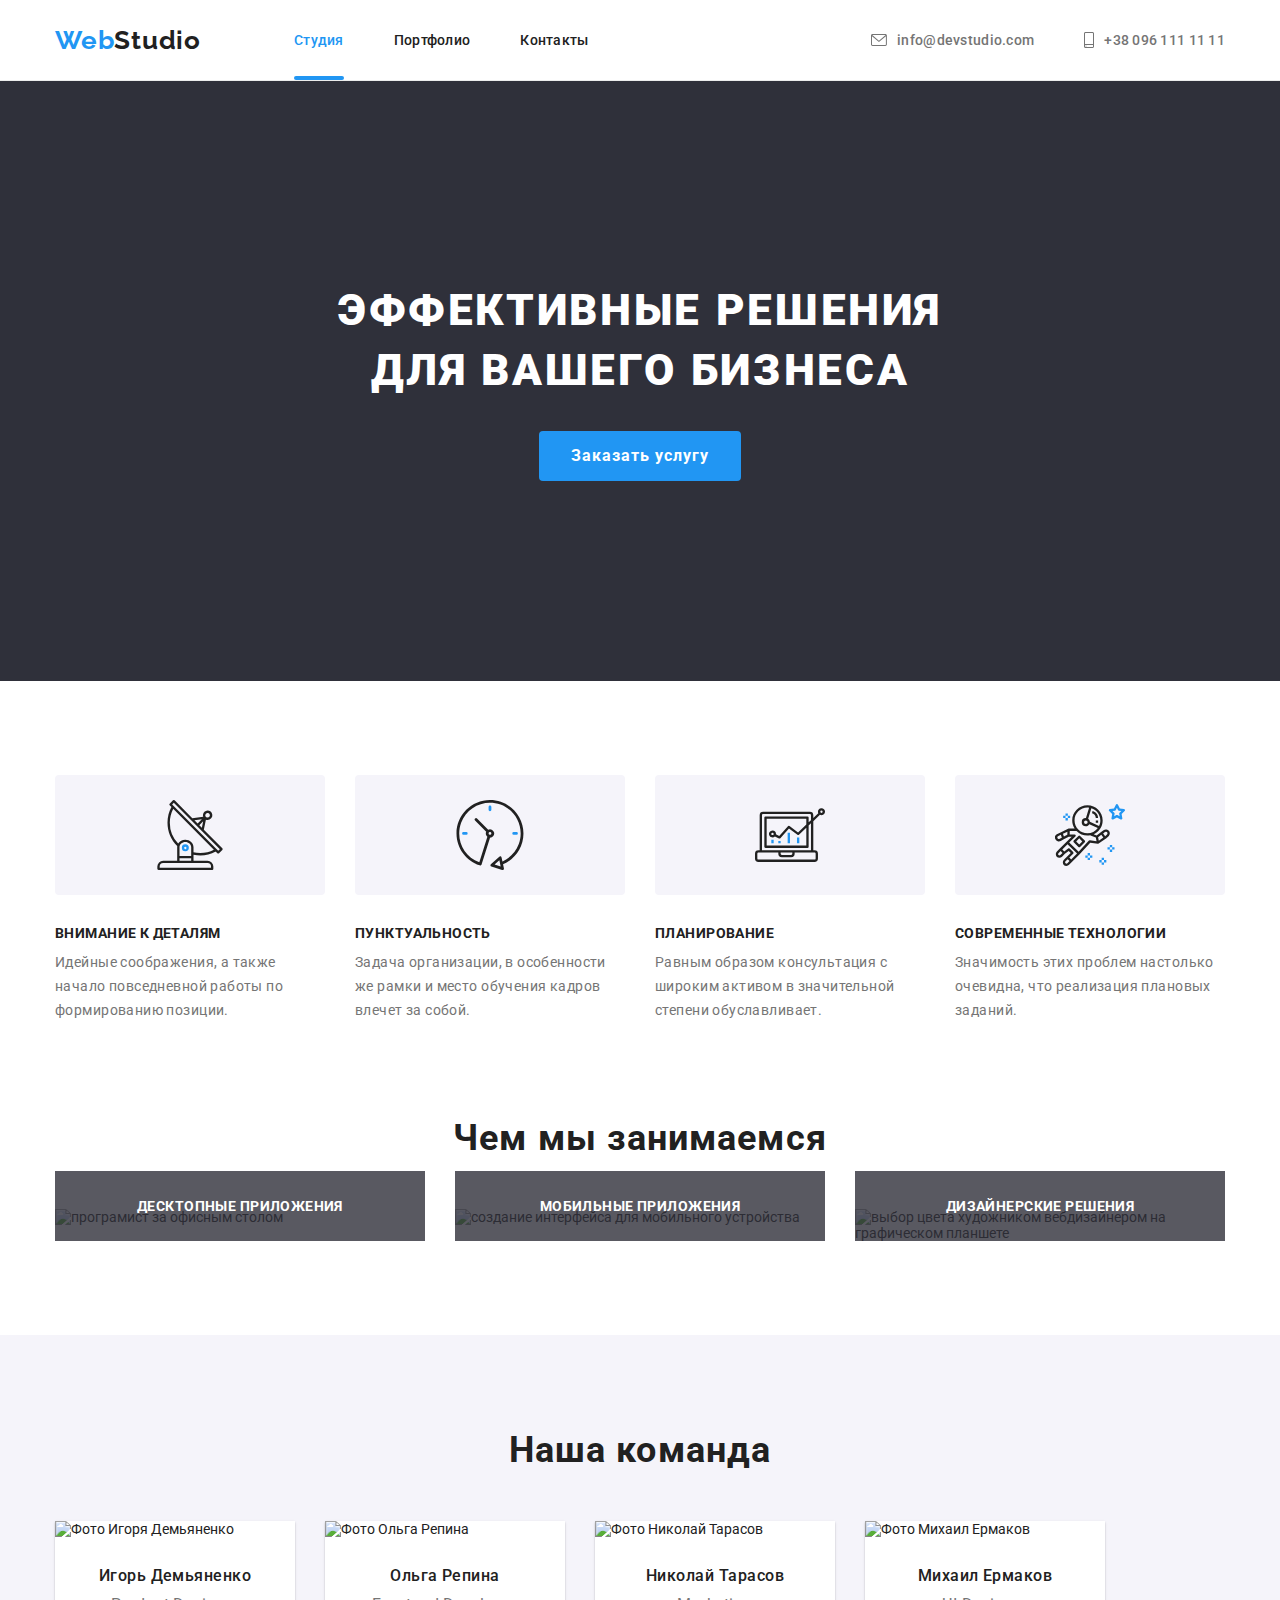
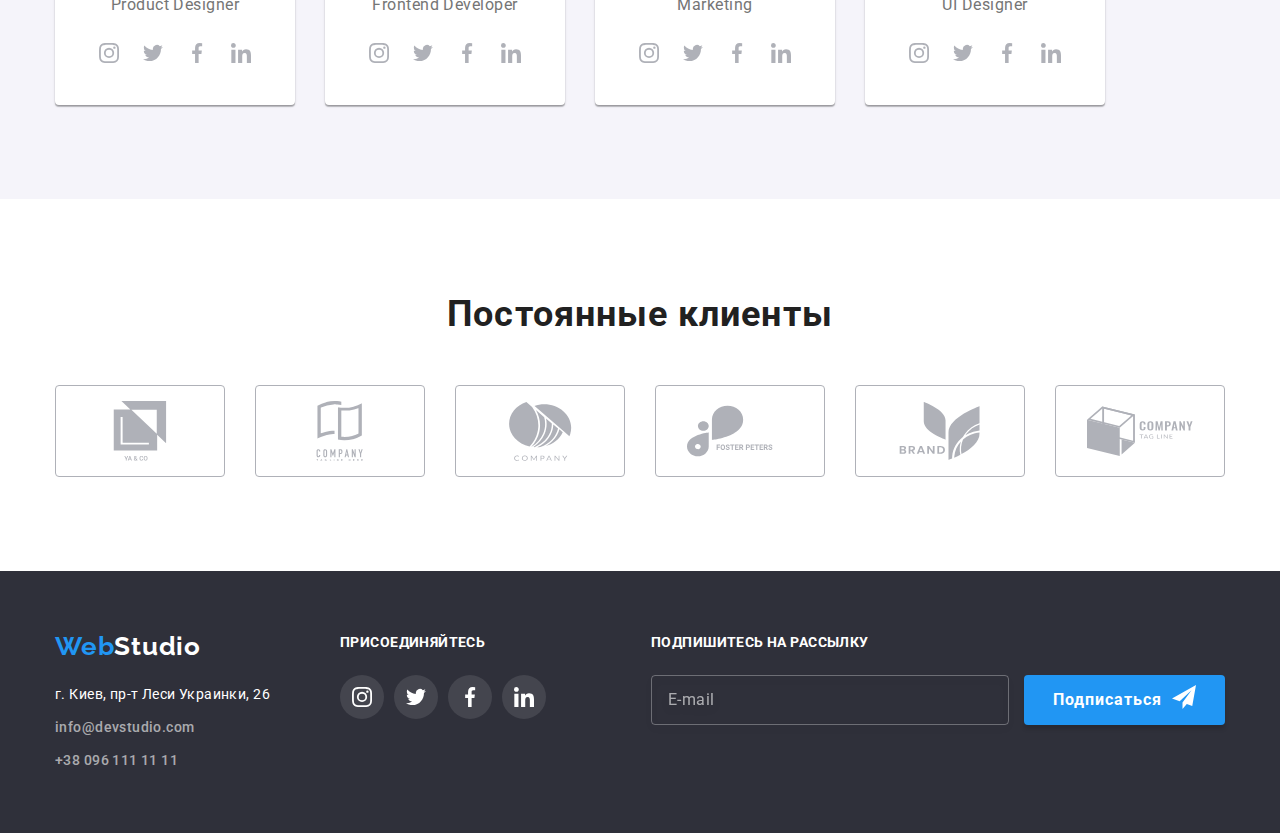
==== index.html @ 84e0e822 "Добавлены основные файлы и оптимизированы картинки" ====
<!DOCTYPE html>
<html lang="ru">
  <head>
    <meta charset="UTF-8" />
    <meta http-equiv="X-UA-Compatible" content="IE=edge" />
    <meta name="viewport" content="width=device-width, initial-scale=1.0" />
    <title>Студия</title>
    <link rel="preconnect" href="https://fonts.gstatic.com" />
    <link
      href="https://fonts.googleapis.com/css2?family=Raleway:wght@700&family=Roboto:wght@400;500;700;900&display=swap"
      rel="stylesheet"
    />
    <link
      rel="stylesheet"
      href="https://cdnjs.cloudflare.com/ajax/libs/modern-normalize/1.0.0/modern-normalize.css"
    />
    <link rel="stylesheet" href="./css/main.min.css" />
  </head>
  <body>
    <!--Шапка-->
    <header class="header">
      <div class="container header-block">
        <nav class="nav-block">
          <a href="./index.html" class="logo">
            <span class="logo-accent">Web</span>Studio</a
          >
          <ul class="nav-block__list list">
            <li class="nav-block__item">
              <a href="./index.html" class="nav-block__link current">Студия</a>
            </li>
            <li class="nav-block__item">
              <a href="./portfolio.html" class="nav-block__link">Портфолио</a>
            </li>
            <li class="nav-block__item"><a href="#address" class="nav-block__link">Контакты</a></li>
          </ul>
        </nav>

        <ul class="contact-nav__list list">
          <li class="contact-nav__item">
            <a href="mailto:info@devstudio.com" class="contact-nav__link">
              <svg class="contact-nav__icon" width="16" height="12">
                <use href="./images/sprite.svg#icon-mail"></use>
              </svg>
              info@devstudio.com
            </a>
          </li>
          <li class="contact-nav__item">
            <a href="tel:+380961111111" class="contact-nav__link">
              <svg class="contact-nav__icon" width="10" height="16">
                <use href="./images/sprite.svg#icon-smartphone"></use>
              </svg>
              +38 096 111 11 11
            </a>
          </li>
        </ul>
      </div>
    </header>
    <main>
      <!--Блок герой-->
      <section class="hero">
        <div class="container">
          <h1 class="hero__title">Эффективные решения для вашего бизнеса</h1>
          <button type="button" class="hero__button" data-modal-open>
            Заказать услугу
          </button>
        </div>
      </section>
      <!--Особенности-->
      <section class="section">
        <div class="container">
          <h2 class="visually-hidden">Особенности</h2>
          <ul class="features list">
            <li class="features__item">
              <div class="features__wrapper">
                <svg width="70" height="70">
                  <use href="./images/sprite.svg#icon-antenna"></use>
                </svg>
              </div>
              <h3 class="features__title">Внимание к деталям</h3>
              <p class="features__text">
                Идейные соображения, а также начало повседневной работы по
                формированию позиции.
              </p>
            </li>
            <li class="features__item">
              <div class="features__wrapper">
                <svg width="70" height="70">
                  <use href="./images/sprite.svg#icon-clock"></use>
                </svg>
              </div>
              <h3 class="features__title">Пунктуальность</h3>
              <p class="features__text">
                Задача организации, в особенности же рамки и место обучения
                кадров влечет за собой.
              </p>
            </li>
            <li class="features__item">
              <div class="features__wrapper">
                <svg width="70" height="70">
                  <use href="./images/sprite.svg#icon-diagram"></use>
                </svg>
              </div>
              <h3 class="features__title">Планирование</h3>
              <p class="features__text">
                Равным образом консультация с широким активом в значительной
                степени обуславливает.
              </p>
            </li>
            <li class="features__item">
              <div class="features__wrapper">
                <svg width="70" height="70">
                  <use href="./images/sprite.svg#icon-astronaut"></use>
                </svg>
              </div>
              <h3 class="features__title">Современные технологии</h3>
              <p class="features__text">
                Значимость этих проблем настолько очевидна, что реализация
                плановых заданий.
              </p>
            </li>
          </ul>
        </div>
      </section>
      <!--Чем мы занимаемся-->
      <section class="section work">
        <div class="container">
          <h2 class="section-title">Чем мы занимаемся</h2>
          <ul class="foto-box list">
            <li class="foto-box__item">
              <img class="foto-box__image"
                src="./images/box1.jpg"
                alt="програмист за офисным столом"
                width="370"
              />
              <div class="foto-box__name">
                <p class="foto-box__text">Десктопные приложения</p>
              </div>
            </li>
            <li class="foto-box__item">
              <img class="foto-box__image"
                src="./images/box2.jpg"
                alt="создание интерфейса для мобильного устройства"
                width="370"
              />
              <div class="foto-box__name">
                <p class="foto-box__text">Мобильные приложения</p>
              </div>
            </li>
            <li class="foto-box__item">
              <img class="foto-box__image"
                src="./images/box3.jpg"
                alt="выбор цвета художником вебдизайнером на графическом планшете"
                width="370"
              />
              <div class="foto-box__name">
                <p class="foto-box__text">Дизайнерские решения</p>
              </div>
            </li>
          </ul>
        </div>
      </section>
      <!--Команда-->
      <section class="section team">
        <div class="container">
          <h2 class="section-title">Наша команда</h2>
          <ul class=" team-box list">
            <li class="team-box__item">
              <img
                class="img"
                src="./images/fotoigor.jpg"
                alt="Фото Игоря Демьяненко"
                width="270"
              />
              <div class="team-box__wrapper">
                <h3 class="team-box__name">Игорь Демьяненко</h3>
                <p class=" team-box__profession">Product Designer</p>
                <ul class="socnetwork list">
                  <li class="socnetwork__item">
                    <a href="" aria-label="Instagram" class="socnetwork__link">
                      <svg width="20" height="20">
                        <use href="./images/sprite.svg#icon-instagram"></use>
                      </svg>
                    </a>
                  </li>
                  <li class="socnetwork__item">
                    <a href="" aria-label="Twitter" class="socnetwork__link">
                      <svg width="20" height="20">
                        <use href="./images/sprite.svg#icon-twitter"></use>
                      </svg>
                    </a>
                  </li>
                  <li class="socnetwork__item">
                    <a href="" aria-label="Facebook"class="socnetwork__link">
                      <svg width="20" height="20">
                        <use href="./images/sprite.svg#icon-facebook"></use>
                      </svg>
                    </a>
                  </li>
                  <li class="socnetwork__item">
                    <a href="" aria-label="LinkedIn" class="socnetwork__link">
                      <svg width="20" height="20">
                        <use href="./images/sprite.svg#icon-linkedin"></use>
                      </svg>
                    </a>
                  </li>
                </ul>
              </div>
            </li>
            <li class="team-box__item">
              <img
                class="img"
                src="./images/fotoolga.jpg"
                alt="Фото Ольга Репина"
                width="270"
              />
              <div class="team-box__wrapper">
                <h3 class="team-box__name">Ольга Репина</h3>
                <p class="team-box__profession">Frontend Developer</p>
                <ul class="socnetwork list">
                  <li class="socnetwork__item">
                    <a href="" aria-label="Instagram" class="socnetwork__link">
                      <svg width="20" height="20">
                        <use href="./images/sprite.svg#icon-instagram"></use>
                      </svg>
                    </a>
                  </li>
                  <li class="socnetwork__item">
                    <a href="" aria-label="Twitter" class="socnetwork__link">
                      <svg width="20" height="20">
                        <use href="./images/sprite.svg#icon-twitter"></use>
                      </svg>
                    </a>
                  </li>
                  <li class="socnetwork__item">
                    <a href="" aria-label="Facebook"class="socnetwork__link">
                      <svg width="20" height="20">
                        <use href="./images/sprite.svg#icon-facebook"></use>
                      </svg>
                    </a>
                  </li>
                  <li class="socnetwork__item">
                    <a href="" aria-label="LinkedIn" class="socnetwork__link">
                      <svg width="20" height="20">
                        <use href="./images/sprite.svg#icon-linkedin"></use>
                      </svg>
                    </a>
                  </li>
                </ul>
              </div>
            </li>
            <li class="team-box__item">
              <img
                class="img"
                src="./images/fotonikolai.jpg"
                alt="Фото Николай Тарасов"
                width="270"
              />
              <div class="team-box__wrapper">
                <h3 class="team-box__name">Николай Тарасов</h3>
                <p class="team-box__profession">Marketing</p>
                <ul class="socnetwork list">
                  <li class="socnetwork__item">
                    <a href="" aria-label="Instagram" class="socnetwork__link">
                      <svg width="20" height="20">
                        <use href="./images/sprite.svg#icon-instagram"></use>
                      </svg>
                    </a>
                  </li>
                  <li class="socnetwork__item">
                    <a href="" aria-label="Twitter" class="socnetwork__link">
                      <svg width="20" height="20">
                        <use href="./images/sprite.svg#icon-twitter"></use>
                      </svg>
                    </a>
                  </li>
                  <li class="socnetwork__item">
                    <a href="" aria-label="Facebook"class="socnetwork__link">
                      <svg width="20" height="20">
                        <use href="./images/sprite.svg#icon-facebook"></use>
                      </svg>
                    </a>
                  </li>
                  <li class="socnetwork__item">
                    <a href="" aria-label="LinkedIn" class="socnetwork__link">
                      <svg width="20" height="20">
                        <use href="./images/sprite.svg#icon-linkedin"></use>
                      </svg>
                    </a>
                  </li>
                </ul>
              </div>
            </li>
            <li class="team-box__item">
              <img
                class="img"
                src="./images/fotomihael.jpg"
                alt="Фото Михаил Ермаков"
                width="270"
              />
              <div class="team-box__wrapper">
                <h3 class="team-box__name">Михаил Ермаков</h3>
                <p class="team-box__profession">UI Designer</p>
                <ul class="socnetwork list">
                  <li class="socnetwork__item">
                    <a href="" aria-label="Instagram" class="socnetwork__link">
                      <svg width="20" height="20">
                        <use href="./images/sprite.svg#icon-instagram"></use>
                      </svg>
                    </a>
                  </li>
                  <li class="socnetwork__item">
                    <a href="" aria-label="Twitter" class="socnetwork__link">
                      <svg width="20" height="20">
                        <use href="./images/sprite.svg#icon-twitter"></use>
                      </svg>
                    </a>
                  </li>
                  <li class="socnetwork__item">
                    <a href="" aria-label="Facebook"class="socnetwork__link">
                      <svg width="20" height="20">
                        <use href="./images/sprite.svg#icon-facebook"></use>
                      </svg>
                    </a>
                  </li>
                  <li class="socnetwork__item">
                    <a href="" aria-label="LinkedIn" class="socnetwork__link">
                      <svg width="20" height="20">
                        <use href="./images/sprite.svg#icon-linkedin"></use>
                      </svg>
                    </a>
                  </li>
                </ul>
              </div>
            </li>
          </ul>
        </div>
      </section>
      <!-- Клиенты -->
      <section class="section clients">
        <div class="container">
          <h2 class="section-title">Постоянные клиенты</h2>
          <ul class="clients-box list">
            <li class="clients-box__item">
              <a href="" aria-label="YA & CO Link" class="clients-box__link">
                <svg width="106" height="60">
                  <use href="./images/sprite.svg#icon-client-1"></use>
                </svg>
              </a>
            </li>
            <li class="clients-box__item">
              <a href="" aria-label="Tagline here Link" class="clients-box__link">
                <svg width="106" height="60">
                  <use href="./images/sprite.svg#icon-client-2"></use>
                </svg>
              </a>
            </li>
            <li class="clients-box__item">
              <a href="" aria-label="Company Link" class="clients-box__link">
                <svg width="106" height="60">
                  <use href="./images/sprite.svg#icon-client-3"></use>
                </svg>
              </a>
            </li>
            <li class="clients-box__item">
              <a href="" aria-label="FOSTER PETERS Link" class="clients-box__link">
                <svg width="106" height="60">
                  <use href="./images/sprite.svg#icon-client-4"></use>
                </svg>
              </a>
            </li>
            <li class="clients-box__item">
              <a href="" aria-label="Brand Link" class="clients-box__link">
                <svg width="106" height="60">
                  <use href="./images/sprite.svg#icon-client-5"></use>
                </svg>
              </a>
            </li>
            <li class="clients-box__item">
              <a href="" aria-label="Tagline Link" class="clients-box__link">
                <svg width="106" height="60">
                  <use href="./images/sprite.svg#icon-client-6"></use>
                </svg>
              </a>
            </li>
          </ul>
        </div>
      </section>
    </main>
    <!--Футер-->
    <footer id="address" class="footer">
      <div class="container">
        <div>
          <a href="./index.html" class="logo footer-logo"
            ><span class="logo-accent">Web</span>Studio</a
          >
          <address class="address">
            г. Киев, пр-т Леси Украинки, 26
            <ul class="footer-list list">
              <li class="footer-list__item">
                <a href="mailto:info@devstudio.com" class="footer-list__link">
                  info@devstudio.com
                </a>
              </li>
              <li class="footer-list__item">
                <a href="tel:+380961111111" class="footer-list__link">+38 096 111 11 11</a>
              </li>
            </ul>
          </address>
        </div>
        <div class="footer-network">
          <b class="footer-network__title">присоединяйтесь</b>
          <ul class="footer-network__list list">
            <li class="footer-network__item">
              <a href="" aria-label="Instagram" class="footer-network__link">
                <svg width="20" height="20">
                  <use href="./images/sprite.svg#icon-instagram"></use>
                </svg>
              </a>
            </li>
            <li class="footer-network__item">
              <a href="" aria-label="Twitter" class="footer-network__link">
                <svg width="20" height="20">
                  <use href="./images/sprite.svg#icon-twitter"></use>
                </svg>
              </a>
            </li>
            <li class="footer-network__item">
              <a href="" aria-label="Facebook" class="footer-network__link">
                <svg width="20" height="20">
                  <use href="./images/sprite.svg#icon-facebook"></use>
                </svg>
              </a>
            </li>
            <li class="footer-network__item">
              <a href="" aria-label="LinkedIn" class="footer-network__link">
                <svg width="20" height="20">
                  <use href="./images/sprite.svg#icon-linkedin"></use>
                </svg>
              </a>
            </li>
          </ul>
        </div>
        <div class="footer-form">
          <b class="footer-form__title">Подпишитесь на рассылку</b>
          <form>
          <input class="footer-form__mail" type="email" name="footer-mail" placeholder="E-mail">
          <button class="footer-form__button" type="submit">Подписаться 
            <svg width="24" height="24" class="footer-form__icon">
              <use href="./images/sprite.svg#telegram"></use></svg>
          </button>
          </form>
      </div>
    </footer>
    <!-- Бекдроп и модалка -->
    <div class="backdrop is-hidden" data-modal>
          <div class="modal">
            <button type="button" class="modal__button" data-modal-close>
          <svg width="18" height="18" class="modal__icon">
            <use href="./images/sprite.svg#close-form"></use>
          </svg></button>
          <form class="form">
            <p class="form__title">Оставьте свои данные, мы вам перезвоним</p>
            <label class="form__field">
              <span class="form__text">Имя</span>
              <input class="form__input" type="text" name="user-name" required>
              <svg wight="18" height="18" class="form__icon">
              <use href="./images/sprite.svg#person-form"></use>
            </svg>
            </label>
            <label class="form__field">
              <span class="form__text">Телефон</span>
              <input class="form__input" type="tel" name="user-tel" required>
              <svg wight="18" height="18" class="form__icon">
              <use href="./images/sprite.svg#tel-form"></use>
            </svg>
            </label>
            <label class="form__field">
              <span class="form__text">Почта</span>
              <input class="form__input" type="email" name="user-email" required>
              <svg wight="18" height="18" class="form__icon">
              <use href="./images/sprite.svg#email-form"></use>
            </svg>
            </label>
            <label class="form__field textarea">
              <span class="form__text">Комментарий</span>
              <textarea class="form__feedback" name="feedback" placeholder="Введите текст"></textarea>
            </label>
            <div class="policy">
            <input class="policy__checkbox" type="checkbox" name="agreement" id="agreement" required>
            <label class="policy__text" for="agreement">
              <svg wight="16" height="15" class="policy__icon">
              <use href="./images/sprite.svg#chek-form"></use>
              </svg> 
              Соглашаюсь с рассылкой и принимаю <a href="" class="policy__link"> Условия договора</a></label>
            </div>
            <button class="form__button" type="submit">Отправить</button> 
          </form>
          </div>
        </div>
    <script src="./js/modal.js"></script>
  </body>
</html>
---- css/main.min.css ----
h1,h2,h3,h4,h5,h6,p{padding:0;margin:0}.list{padding:0;margin:0;list-style:none}.visually-hidden{position:absolute;width:1px;height:1px;margin:-1px;border:0;padding:0;white-space:nowrap;clip-path:inset(100%);clip:rect(0 0 0 0);overflow:hidden}body{font-family:"Roboto",sans-serif;font-style:normal;font-size:14px;background-color:#fff;color:#212121}.container{width:1200px;padding-left:15px;padding-right:15px;margin:0 auto}.section{padding-top:94px;padding-bottom:94px}.section-title{margin-bottom:50px;font-weight:700;font-size:36px;line-height:1.17;text-align:center;letter-spacing:0.03em}.nav-block__link,.contact-nav__link,.project__link,.footer-list__link{font-weight:500;font-family:inherit;line-height:1.142;letter-spacing:0.02em;color:inherit;text-decoration:none;transition:color 250ms cubic-bezier(0.4, 0, 0.2, 1)}.contact-nav__link{display:flex;align-items:center;padding-top:32px;padding-bottom:32px;color:#757575}.contact-nav__link:hover,.contact-nav__link:focus{color:#2196f3}.nav-block__link{display:block;padding-top:32px;padding-bottom:32px}.nav-block__link:hover,.nav-block__link:focus{color:#2196f3}.socnetwork__link{display:flex;fill:#afb1b8;justify-content:center;align-items:center;width:44px;height:44px;border-radius:50%;transition:background-color 250ms cubic-bezier(0.4, 0, 0.2, 1),fill 250ms cubic-bezier(0.4, 0, 0.2, 1)}.socnetwork__link:hover,.socnetwork__link:focus{fill:#fff;background-color:#2196f3}.clients-box__link{display:flex;justify-content:center;align-items:center;border:1px solid #afb1b8;border-radius:4px;width:100%;height:100%;fill:#afb1b8;transition:border 250ms cubic-bezier(0.4, 0, 0.2, 1),fill 250ms cubic-bezier(0.4, 0, 0.2, 1)}.clients-box__link:focus,.clients-box__link:hover{fill:#2196f3;border:1px solid #2196f3}.project__link{display:inline-block;transition:box-shadow 250ms cubic-bezier(0.4, 0, 0.2, 1)}.project__link:hover,.project__link:focus{box-shadow:0px 1px 1px rgba(0,0,0,0.12),0px 4px 4px rgba(0,0,0,0.06),1px 4px 6px rgba(0,0,0,0.16)}.footer-list__link{font-family:inherit;font-size:14px;line-height:1.71;letter-spacing:0.03em;color:rgba(255,255,255,0.6)}.footer-network__link{display:flex;width:100%;height:100%;justify-content:center;align-items:center;fill:#fff;background-color:rgba(255,255,255,0.1);border-radius:50%;transition:background-color 250ms cubic-bezier(0.4, 0, 0.2, 1)}.footer-network__link:focus,.footer-network__link:hover{background-color:#2196f3}.header{border-bottom:1px solid #ececec}.header-block{display:flex}.nav-block{display:flex;align-items:center}.nav-block__list{display:flex}.nav-block__item+.nav-block__item{margin-left:50px}.nav-block__item:first-child{margin-left:93px}.contact-nav__list{display:flex;margin-left:auto}.contact-nav__item+.contact-nav__item{margin-left:50px}.contact-nav__icon{fill:currentColor;margin-right:10px}.current{position:relative;color:#2196f3}.current::after{position:absolute;bottom:0;left:0;content:"";display:inline-block;width:100%;height:4px;border-radius:2px;background-color:#2196f3}.logo{font-family:Raleway;font-weight:bold;font-size:26px;line-height:1.192;letter-spacing:0.03em;color:inherit;text-decoration:none;transition:color 250ms cubic-bezier(0.4, 0, 0.2, 1)}.logo:focus,.logo:hover{color:#2196f3}.logo-accent{color:#2196f3}.footer-logo{color:#fff}.hero{background-color:#2f303a;background-image:linear-gradient(rgba(47,48,58,0.4), rgba(47,48,58,0.4)),url(../images/fonhero.jpg);background-repeat:no-repeat;background-position:center;background-size:cover;max-width:1600px;height:600px;padding-top:200px;padding-bottom:200px;margin-left:auto;margin-right:auto}.hero__title{margin:0 auto 30px;width:696px;font-weight:900;font-size:44px;line-height:1.363;text-align:center;letter-spacing:0.06em;text-transform:uppercase;color:#fff}.hero__button{margin-left:auto;margin-right:auto;padding:10px 32px;border-radius:4px;border-style:none;display:block;font-weight:700;font-family:inherit;font-size:16px;line-height:1.875;letter-spacing:0.06em;background-color:#2196f3;color:#fff;cursor:pointer;transition:background-color 250ms cubic-bezier(0.4, 0, 0.2, 1)}.hero__button:hover,.hero__button:focus{background-color:#188ce8}.features{display:flex}.features__item{width:270px}.features__wrapper{display:flex;justify-content:center;align-items:center;height:120px;margin-bottom:30px;border-radius:4px;background-color:#f5f4fa}.features__item+.features__item{margin-left:30px}.features__title{margin-bottom:10px;font-weight:700;font-size:14px;line-height:1.142;letter-spacing:0.03em;text-transform:uppercase}.features__text{line-height:1.714;letter-spacing:0.03em;color:#757575}.work{padding-top:0}.foto-box{display:flex}.foto-box__item{position:relative}.foto-box__item+.foto-box__item{margin-left:30px}.foto-box__image{display:block}.foto-box__name{position:absolute;left:0;bottom:0;padding-top:27px;padding-bottom:27px;width:100%;height:70px;background-color:rgba(47,48,58,0.8);z-index:2}.foto-box__text{font-weight:700;line-height:1, 142;text-align:center;letter-spacing:0.03em;text-transform:uppercase;color:#fff}.team{background-color:#f5f4fa}.team-box{display:flex}.team-box__item+.team-box__item{margin-left:30px}.team-box__item{background:#fff;box-shadow:0px 1px 3px rgba(0,0,0,0.12),0px 1px 1px rgba(0,0,0,0.14),0px 2px 1px rgba(0,0,0,0.2);border-radius:0px 0px 4px 4px}.team-box__wrapper{padding:30px 32px}.team-box__name{font-weight:500;font-size:16px;line-height:1.18;letter-spacing:0.03em;text-align:center;margin-bottom:10px}.team-box__profession{margin-bottom:16px;font-weight:400;font-size:16px;line-height:1.18;letter-spacing:0.03em;color:#757575;text-align:center}.socnetwork{display:flex;justify-content:space-between;align-items:center}.clients-box{display:flex;justify-content:space-between}.clients-box__item{width:170px;height:92px}.button-project{display:flex;justify-content:center}.button-project__item:not(:last-child){margin-right:8px}.button-project__button{display:block;font-family:inherit;font-weight:500;font-size:16px;line-height:1.625;text-align:center;letter-spacing:0.03em;color:#212121;padding:6px 22px;background:#f5f4fa;border-radius:4px;border-style:none;cursor:pointer;transition:box-shadow 250ms cubic-bezier(0.4, 0, 0.2, 1),color 250ms cubic-bezier(0.4, 0, 0.2, 1),background-color 250ms cubic-bezier(0.4, 0, 0.2, 1)}.button-project__button:hover,.button-project__button:focus{background-color:#2196f3;color:#fff;box-shadow:0px 3px 1px rgba(0,0,0,0.1),0px 1px 2px rgba(0,0,0,0.08),0px 2px 2px rgba(0,0,0,0.12)}.project__img{display:block}.project{margin-top:50px}.project__list{display:flex;flex-wrap:wrap}.project__item:not(:nth-child(3n)){margin-right:30px}.project__item:not(:nth-last-child(-n+3)){margin-bottom:30px}.project__name{font-weight:700;font-size:18px;line-height:2;letter-spacing:0.06em}.project__type{margin-top:4px;font-size:16px;line-height:1.87;letter-spacing:0.03em;color:#757575}.project__box{padding-top:20px;padding-left:24px;padding-bottom:20px;border-left:1px solid #eeeeee;border-right:1px solid #eeeeee;border-bottom:1px solid #eeeeee;background:#fff}.project__overlay{position:relative;overflow:hidden;width:370px;height:294px}.project__wrapper{position:absolute;left:0;top:0;padding:63px 24px;width:100%;height:100%;background:rgba(33,150,243,0.9);transform:translateY(100%);transition:transform 250ms cubic-bezier(0.4, 0, 0.2, 1)}.project__text{font-family:Roboto;font-style:normal;font-weight:400;font-size:18px;line-height:1.56;letter-spacing:0.03em;color:#fff}.project__link:hover .project__wrapper,.project__link:focus .project__wrapper{transform:translateY(0)}.footer{padding-top:60px;padding-bottom:60px;background-color:#2f303a;color:#fff;line-height:1.714;letter-spacing:0.03em}.footer .container{display:flex}.address{margin-top:20px;font-style:inherit;font-weight:400;line-height:1.71;letter-spacing:0.03em}.footer-list__item{margin-top:9px}.footer-network__title,.footer-form__title{display:block;font-weight:700;font-size:14px;line-height:1, 14;letter-spacing:0.03em;text-transform:uppercase;margin-bottom:20px}.footer-network{margin-left:70px}.footer-network__list{display:flex;width:206px;justify-content:space-between}.footer-network__item{width:44px;height:44px}.backdrop{position:fixed;top:0;left:0;width:100%;height:100%;background-color:rgba(0,0,0,0.2);opacity:1;visibility:visible;z-index:3;transition:opacity 250ms cubic-bezier(0.4, 0, 0.2, 1),visibility 250ms cubic-bezier(0.4, 0, 0.2, 1)}.backdrop.is-hidden{visibility:hidden;opacity:0;pointer-events:none}.modal{position:absolute;top:50%;left:50%;min-width:528px;min-height:581px;padding:40px;background-color:#fff;box-shadow:0px 1px 3px rgba(0,0,0,0.12),0px 1px 1px rgba(0,0,0,0.14),0px 2px 1px rgba(0,0,0,0.2);border-radius:4px;transform:translate(-50%, -50%) scale(1);transition:transform 250ms cubic-bezier(0.4, 0, 0.2, 1)}.backdrop.is-hidden .modal{transform:translate(-50%, -50%) scale(1.4)}.modal__button{position:absolute;top:8px;right:8px;width:30px;height:30px;color:currentColor;background-color:#fff;border-radius:50%;border:1px solid rgba(0,0,0,0.1);box-sizing:border-box;cursor:pointer;fill:currentColor;transition:fill 250ms cubic-bezier(0.4, 0, 0.2, 1)}.modal__button:hover,.modal__button:focus{fill:#2196f3}.modal__icon{position:absolute;top:50%;left:50%;transform:translate(-50%, -50%);fill:inherit}.footer-form{margin-left:auto}.footer-form__mail{display:inline-block;width:358px;height:50px;padding-left:16px;border:1px solid rgba(255,255,255,0.3);box-sizing:border-box;filter:drop-shadow(0px 4px 4px rgba(0,0,0,0.15));border-radius:4px;background-color:inherit;color:#fff;cursor:pointer}.footer-form__mail::placeholder{font-size:16px;line-height:1.25;letter-spacing:0.03em;color:rgba(255,255,255,0.6)}.footer-form__button{display:inline-flex;text-align:center;justify-content:center;padding:8px 27px;margin-left:12px;background:#2196f3;border-color:transparent;box-shadow:0px 4px 4px rgba(0,0,0,0.15);border-radius:4px;color:#fff;font-weight:700;font-size:16px;line-height:1.875;letter-spacing:0.06em;cursor:pointer}.footer-form__icon{margin-left:10px}.form__title{font-family:Roboto;font-style:normal;font-weight:700;font-size:20px;line-height:1.15;text-align:center;letter-spacing:0.03em;margin-bottom:12px}.form__field{position:relative;display:flex;flex-direction:column;font-weight:400;font-size:12px;line-height:1.17;letter-spacing:0.01em;margin-bottom:10px}.textarea{margin-bottom:20px}.form__text{margin-bottom:4px;color:#757575}.form__input{height:40px;border:1px solid rgba(33,33,33,0.2);box-sizing:border-box;border-radius:4px;padding-left:42px;transition:border 250ms cubic-bezier(0.4, 0, 0.2, 1),cursor 250ms cubic-bezier(0.4, 0, 0.2, 1)}.form__field:hover .form__input,.form__field:focus .form__input{border:1px solid #2196f3;cursor:pointer}.form__icon{position:absolute;top:65%;left:12px;transform:translateY(-50%);width:18px;fill:currentColor;transition:fill 250ms cubic-bezier(0.4, 0, 0.2, 1)}.form__field:hover .form__icon,.form__field:focus .form__icon{fill:#2196f3}.form__feedback{resize:none;height:120px;padding:12px 16px;border:1px solid rgba(33,33,33,0.2);box-sizing:border-box;border-radius:2px;transition:border 250ms cubic-bezier(0.4, 0, 0.2, 1),cursor 250ms cubic-bezier(0.4, 0, 0.2, 1)}.form__field:hover .form__feedback,.form__field:focus .form__feedback{border:1px solid #2196f3;cursor:pointer}.policy{position:relative}.policy__checkbox{appearance:none}.policy__text{display:inline-block;margin-bottom:30px;margin-left:36px;font-style:normal;font-weight:400;font-size:14px;line-height:1.71;letter-spacing:0.03em;color:#757575}.policy__link{color:#2196f3}.policy__icon{position:absolute;top:5px;left:13px;width:16px;height:15px;border:2px solid #212121;border-radius:4px;background-size:contain;transition:background-color 250ms cubic-bezier(0.4, 0, 0.2, 1),border 250ms cubic-bezier(0.4, 0, 0.2, 1)}.policy__checkbox:checked+.policy__text .policy__icon{background-color:#2196f3;border:none}.form__button{display:flex;text-align:center;justify-content:center;padding:8px 54px;margin-right:auto;margin-left:auto;background:#2196f3;border-color:transparent;box-shadow:0px 4px 4px rgba(0,0,0,0.15);border-radius:4px;color:#fff;font-weight:700;font-size:16px;line-height:1.875;letter-spacing:0.06em;cursor:pointer}
/*# sourceMappingURL=main.min.css.map */
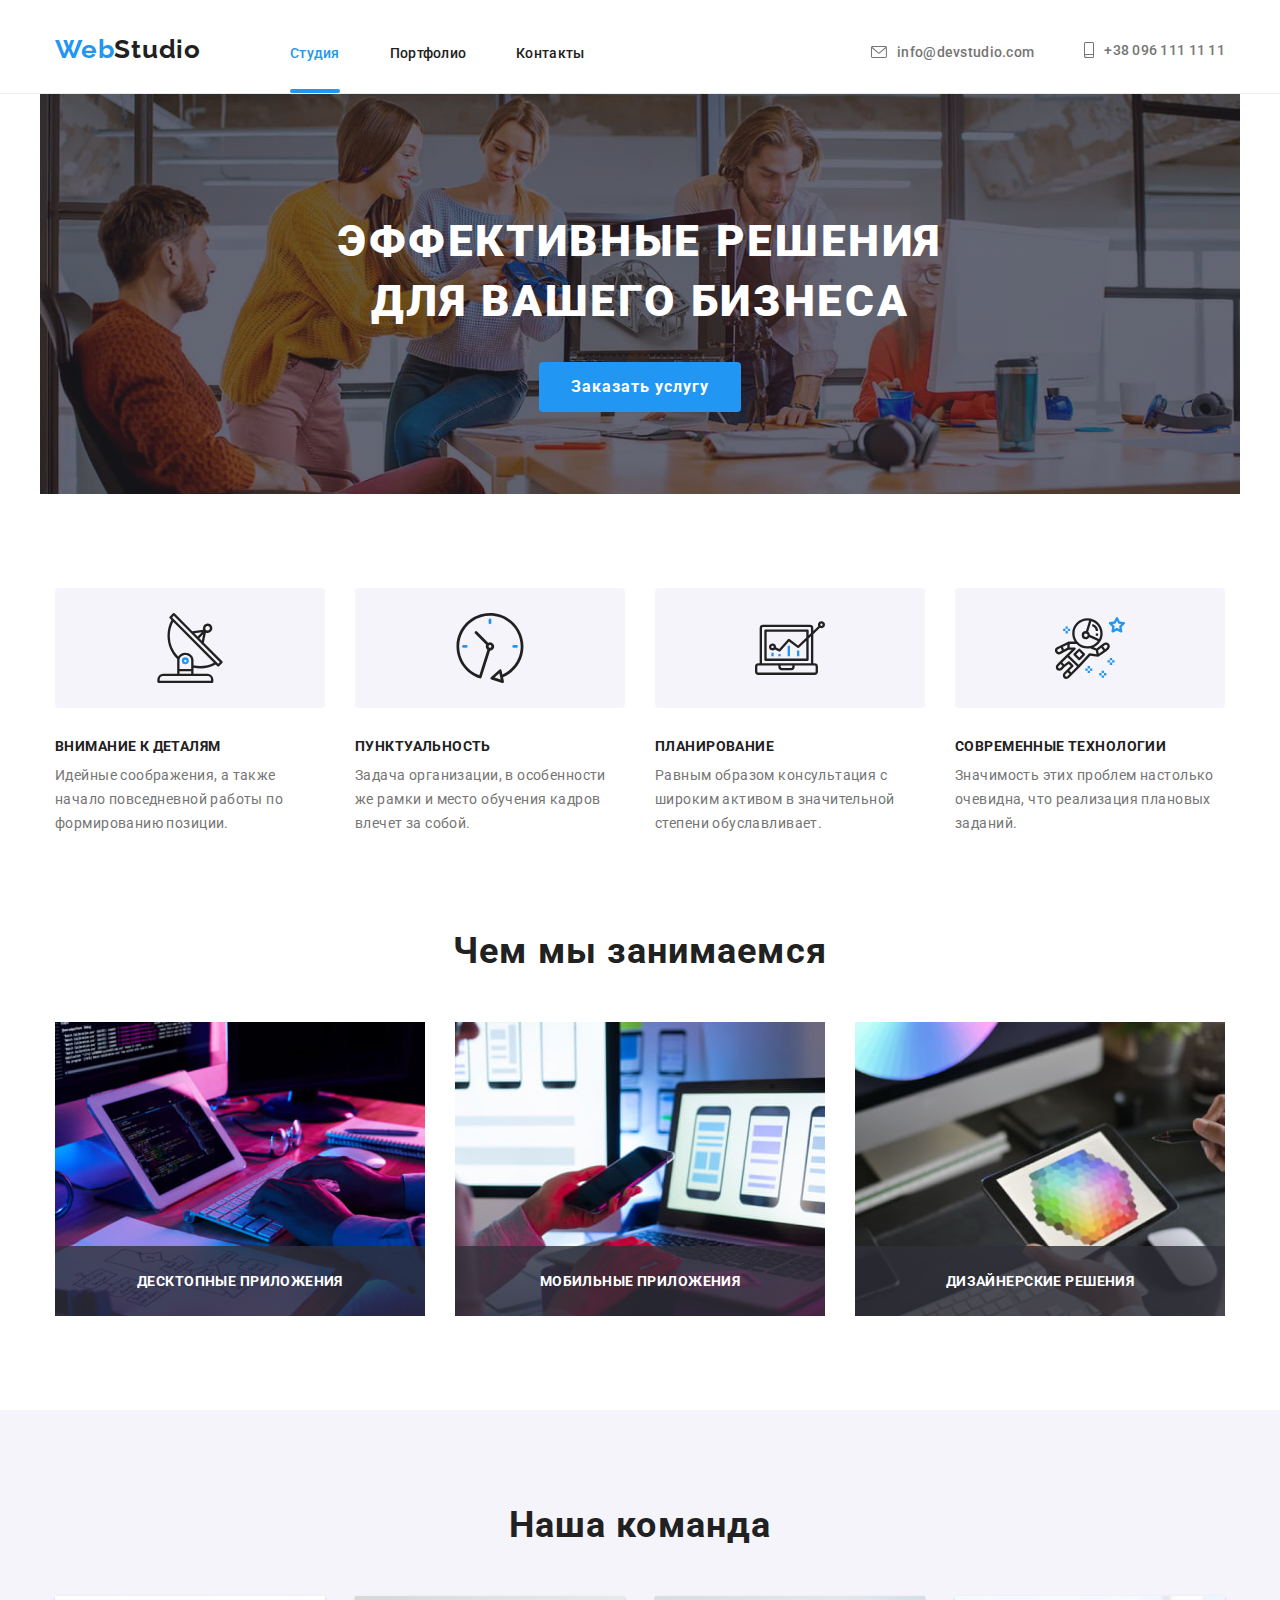
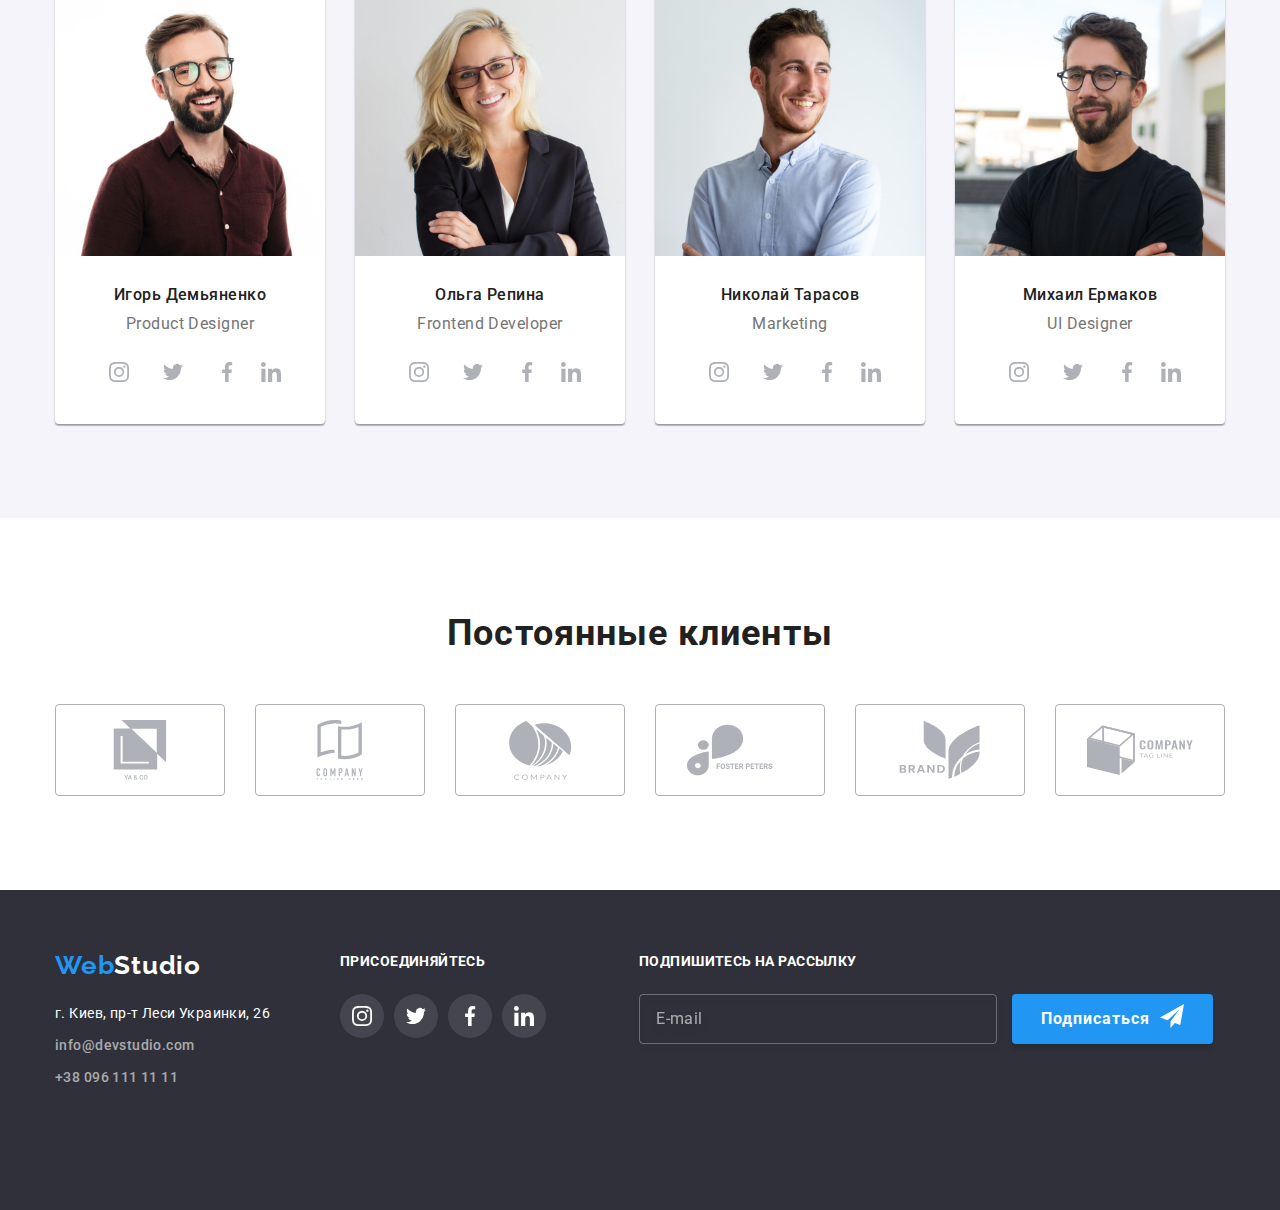
==== commit 004e14f7: "Сделана разметка для 4 вариантов" ====
--- a/index.html
+++ b/index.html
@@ -20,39 +20,50 @@
     <!--Шапка-->
     <header class="header">
       <div class="container header-block">
-        <nav class="nav-block">
-          <a href="./index.html" class="logo">
-            <span class="logo-accent">Web</span>Studio</a
-          >
-          <ul class="nav-block__list list">
-            <li class="nav-block__item">
-              <a href="./index.html" class="nav-block__link current">Студия</a>
-            </li>
-            <li class="nav-block__item">
-              <a href="./portfolio.html" class="nav-block__link">Портфолио</a>
-            </li>
-            <li class="nav-block__item"><a href="#address" class="nav-block__link">Контакты</a></li>
+        <a href="./index.html" class="logo">
+          <span class="logo-accent">Web</span>Studio</a
+        >
+        <button type="button" class="header-modal__button menu-open">
+          <svg width="40" height="40" class="header-modal__svg">
+            <use href="./images/sprite.svg#menu-open"></use>
+          </svg>
+        </button>
+        <div class="header-nav">
+          <nav class="nav-block">
+            <ul class="nav-block__list">
+              <li class="nav-block__item">
+                <a href="./index.html" class="nav-block__link current"
+                  >Студия</a
+                >
+              </li>
+              <li class="nav-block__item">
+                <a href="./portfolio.html" class="nav-block__link">Портфолио</a>
+              </li>
+              <li class="nav-block__item">
+                <a href="#address" class="nav-block__link">Контакты</a>
+              </li>
+            </ul>
+          </nav>
+
+          <ul class="contact-nav__list">
+            <li class="contact-nav__item">
+              <a href="mailto:info@devstudio.com" class="contact-nav__link">
+                <svg class="contact-nav__icon" width="16" height="12">
+                  <use href="./images/sprite.svg#icon-mail"></use>
+                </svg>
+                info@devstudio.com
+              </a>
+            </li>
+            <li class="contact-nav__item">
+              <a href="tel:+380961111111" class="contact-nav__link">
+                <svg class="contact-nav__icon" width="10" height="16">
+                  <use href="./images/sprite.svg#icon-smartphone"></use>
+                </svg>
+                +38 096 111 11 11
+              </a>
+            </li>
           </ul>
-        </nav>
-
-        <ul class="contact-nav__list list">
-          <li class="contact-nav__item">
-            <a href="mailto:info@devstudio.com" class="contact-nav__link">
-              <svg class="contact-nav__icon" width="16" height="12">
-                <use href="./images/sprite.svg#icon-mail"></use>
-              </svg>
-              info@devstudio.com
-            </a>
-          </li>
-          <li class="contact-nav__item">
-            <a href="tel:+380961111111" class="contact-nav__link">
-              <svg class="contact-nav__icon" width="10" height="16">
-                <use href="./images/sprite.svg#icon-smartphone"></use>
-              </svg>
-              +38 096 111 11 11
-            </a>
-          </li>
-        </ul>
+        </div>
       </div>
     </header>
     <main>
@@ -69,7 +80,7 @@
       <section class="section">
         <div class="container">
           <h2 class="visually-hidden">Особенности</h2>
-          <ul class="features list">
+          <ul class="features">
             <li class="features__item">
               <div class="features__wrapper">
                 <svg width="70" height="70">
@@ -125,9 +136,14 @@
       <section class="section work">
         <div class="container">
           <h2 class="section-title">Чем мы занимаемся</h2>
-          <ul class="foto-box list">
+          <ul class="foto-box">
             <li class="foto-box__item">
-              <img class="foto-box__image"
+              <img
+                class="foto-box__image"
+                srcset="
+                  ./images/desktop/box1.jpg    1x,
+                  ./images/desktop/box1-2x.jpg 2x
+                "
                 src="./images/box1.jpg"
                 alt="програмист за офисным столом"
                 width="370"
@@ -137,7 +153,12 @@
               </div>
             </li>
             <li class="foto-box__item">
-              <img class="foto-box__image"
+              <img
+                class="foto-box__image"
+                srcset="
+                  ./images/desktop/box2.jpg    1x,
+                  ./images/desktop/box2-2x.jpg 2x
+                "
                 src="./images/box2.jpg"
                 alt="создание интерфейса для мобильного устройства"
                 width="370"
@@ -147,7 +168,12 @@
               </div>
             </li>
             <li class="foto-box__item">
-              <img class="foto-box__image"
+              <img
+                class="foto-box__image"
+                srcset="
+                  ./images/desktop/box3.jpg    1x,
+                  ./images/desktop/box3-2x.jpg 2x
+                "
                 src="./images/box3.jpg"
                 alt="выбор цвета художником вебдизайнером на графическом планшете"
                 width="370"
@@ -163,18 +189,36 @@
       <section class="section team">
         <div class="container">
           <h2 class="section-title">Наша команда</h2>
-          <ul class=" team-box list">
+          <ul class="team-box">
             <li class="team-box__item">
-              <img
-                class="img"
-                src="./images/fotoigor.jpg"
-                alt="Фото Игоря Демьяненко"
-                width="270"
-              />
+              <picture>
+                <source
+                  srcset="
+                    ./images/desktop/fotoigor.jpg   1x,
+                    ./images/desktop/fotoigor2x.jpg 2x
+                  "
+                  media="(min-width:1200px)" />
+                <source
+                  srcset="
+                    ./images/tablet/team1.jpg   1x,
+                    ./images/tablet/team12x.jpg 2x
+                  "
+                  media="(min-width:768px)" />
+                <source
+                  srcset="
+                    ./images/mobile/team1.jpg   1x,
+                    ./images/mobile/team12x.jpg 2x
+                  "
+                  media="(min-width:480px)" />
+                <img
+                  class="img"
+                  src="./images/desktop/fotoigor.jpg"
+                  alt="Фото Игоря Демьяненко"
+              /></picture>
               <div class="team-box__wrapper">
                 <h3 class="team-box__name">Игорь Демьяненко</h3>
-                <p class=" team-box__profession">Product Designer</p>
-                <ul class="socnetwork list">
+                <p class="team-box__profession">Product Designer</p>
+                <ul class="socnetwork">
                   <li class="socnetwork__item">
                     <a href="" aria-label="Instagram" class="socnetwork__link">
                       <svg width="20" height="20">
@@ -190,7 +234,7 @@
                     </a>
                   </li>
                   <li class="socnetwork__item">
-                    <a href="" aria-label="Facebook"class="socnetwork__link">
+                    <a href="" aria-label="Facebook" class="socnetwork__link">
                       <svg width="20" height="20">
                         <use href="./images/sprite.svg#icon-facebook"></use>
                       </svg>
@@ -207,16 +251,34 @@
               </div>
             </li>
             <li class="team-box__item">
-              <img
-                class="img"
-                src="./images/fotoolga.jpg"
-                alt="Фото Ольга Репина"
-                width="270"
-              />
+              <picture>
+                <source
+                  srcset="
+                    ./images/desktop/fotoolga.jpg   1x,
+                    ./images/desktop/fotoolga2x.jpg 2x
+                  "
+                  media="(min-width:1200px)" />
+                <source
+                  srcset="
+                    ./images/tablet/team2.jpg   1x,
+                    ./images/tablet/team22x.jpg 2x
+                  "
+                  media="(min-width:768px)" />
+                <source
+                  srcset="
+                    ./images/mobile/team2.jpg   1x,
+                    ./images/mobile/team22x.jpg 2x
+                  "
+                  media="(min-width:480px)" />
+                <img
+                  class="img"
+                  src="./images/desktop/fotoolga.jpg"
+                  alt="Фото Ольга Репина"
+              /></picture>
               <div class="team-box__wrapper">
                 <h3 class="team-box__name">Ольга Репина</h3>
                 <p class="team-box__profession">Frontend Developer</p>
-                <ul class="socnetwork list">
+                <ul class="socnetwork">
                   <li class="socnetwork__item">
                     <a href="" aria-label="Instagram" class="socnetwork__link">
                       <svg width="20" height="20">
@@ -232,7 +294,7 @@
                     </a>
                   </li>
                   <li class="socnetwork__item">
-                    <a href="" aria-label="Facebook"class="socnetwork__link">
+                    <a href="" aria-label="Facebook" class="socnetwork__link">
                       <svg width="20" height="20">
                         <use href="./images/sprite.svg#icon-facebook"></use>
                       </svg>
@@ -249,16 +311,34 @@
               </div>
             </li>
             <li class="team-box__item">
-              <img
-                class="img"
-                src="./images/fotonikolai.jpg"
-                alt="Фото Николай Тарасов"
-                width="270"
-              />
+              <picture>
+                <source
+                  srcset="
+                    ./images/desktop/fotonikolai.jpg   1x,
+                    ./images/desktop/fotonikolai2x.jpg 2x
+                  "
+                  media="(min-width:1200px)" />
+                <source
+                  srcset="
+                    ./images/tablet/team3.jpg   1x,
+                    ./images/tablet/team32x.jpg 2x
+                  "
+                  media="(min-width:768px)" />
+                <source
+                  srcset="
+                    ./images/mobile/team3.jpg   1x,
+                    ./images/mobile/team32x.jpg 2x
+                  "
+                  media="(min-width:480px)" />
+                <img
+                  class="img"
+                  src="./images/desktop/fotonikolai.jpg"
+                  alt="Фото Николай Тарасов"
+              /></picture>
               <div class="team-box__wrapper">
                 <h3 class="team-box__name">Николай Тарасов</h3>
                 <p class="team-box__profession">Marketing</p>
-                <ul class="socnetwork list">
+                <ul class="socnetwork">
                   <li class="socnetwork__item">
                     <a href="" aria-label="Instagram" class="socnetwork__link">
                       <svg width="20" height="20">
@@ -274,7 +354,7 @@
                     </a>
                   </li>
                   <li class="socnetwork__item">
-                    <a href="" aria-label="Facebook"class="socnetwork__link">
+                    <a href="" aria-label="Facebook" class="socnetwork__link">
                       <svg width="20" height="20">
                         <use href="./images/sprite.svg#icon-facebook"></use>
                       </svg>
@@ -291,16 +371,34 @@
               </div>
             </li>
             <li class="team-box__item">
-              <img
-                class="img"
-                src="./images/fotomihael.jpg"
-                alt="Фото Михаил Ермаков"
-                width="270"
-              />
+              <picture>
+                <source
+                  srcset="
+                    ./images/desktop/fotomihael.jpg   1x,
+                    ./images/desktop/fotomihael2x.jpg 2x
+                  "
+                  media="(min-width:1200px)" />
+                <source
+                  srcset="
+                    ./images/tablet/team4.jpg   1x,
+                    ./images/tablet/team42x.jpg 2x
+                  "
+                  media="(min-width:768px)" />
+                <source
+                  srcset="
+                    ./images/mobile/team4.jpg   1x,
+                    ./images/mobile/team42x.jpg 2x
+                  "
+                  media="(min-width:480px)" />
+                <img
+                  class="img"
+                  src="./images/desktop/fotomihael.jpg"
+                  alt="Фото Михаил Ермаков"
+              /></picture>
               <div class="team-box__wrapper">
                 <h3 class="team-box__name">Михаил Ермаков</h3>
                 <p class="team-box__profession">UI Designer</p>
-                <ul class="socnetwork list">
+                <ul class="socnetwork">
                   <li class="socnetwork__item">
                     <a href="" aria-label="Instagram" class="socnetwork__link">
                       <svg width="20" height="20">
@@ -316,7 +414,7 @@
                     </a>
                   </li>
                   <li class="socnetwork__item">
-                    <a href="" aria-label="Facebook"class="socnetwork__link">
+                    <a href="" aria-label="Facebook" class="socnetwork__link">
                       <svg width="20" height="20">
                         <use href="./images/sprite.svg#icon-facebook"></use>
                       </svg>
@@ -339,7 +437,7 @@
       <section class="section clients">
         <div class="container">
           <h2 class="section-title">Постоянные клиенты</h2>
-          <ul class="clients-box list">
+          <ul class="clients-box">
             <li class="clients-box__item">
               <a href="" aria-label="YA & CO Link" class="clients-box__link">
                 <svg width="106" height="60">
@@ -348,7 +446,11 @@
               </a>
             </li>
             <li class="clients-box__item">
-              <a href="" aria-label="Tagline here Link" class="clients-box__link">
+              <a
+                href=""
+                aria-label="Tagline here Link"
+                class="clients-box__link"
+              >
                 <svg width="106" height="60">
                   <use href="./images/sprite.svg#icon-client-2"></use>
                 </svg>
@@ -362,7 +464,11 @@
               </a>
             </li>
             <li class="clients-box__item">
-              <a href="" aria-label="FOSTER PETERS Link" class="clients-box__link">
+              <a
+                href=""
+                aria-label="FOSTER PETERS Link"
+                class="clients-box__link"
+              >
                 <svg width="106" height="60">
                   <use href="./images/sprite.svg#icon-client-4"></use>
                 </svg>
@@ -389,114 +495,205 @@
     <!--Футер-->
     <footer id="address" class="footer">
       <div class="container">
-        <div>
-          <a href="./index.html" class="logo footer-logo"
-            ><span class="logo-accent">Web</span>Studio</a
-          >
-          <address class="address">
-            г. Киев, пр-т Леси Украинки, 26
-            <ul class="footer-list list">
-              <li class="footer-list__item">
-                <a href="mailto:info@devstudio.com" class="footer-list__link">
-                  info@devstudio.com
+        <div class="footer__wrapper">
+          <div>
+            <a href="./index.html" class="logo footer-logo"
+              ><span class="logo-accent">Web</span>Studio</a
+            >
+            <address class="address">
+              г. Киев, пр-т Леси Украинки, 26
+              <ul class="footer-list">
+                <li class="footer-list__item">
+                  <a href="mailto:info@devstudio.com" class="footer-list__link">
+                    info@devstudio.com
+                  </a>
+                </li>
+                <li class="footer-list__item">
+                  <a href="tel:+380961111111" class="footer-list__link"
+                    >+38 096 111 11 11</a
+                  >
+                </li>
+              </ul>
+            </address>
+          </div>
+
+          <div class="footer-network">
+            <b class="footer-network__title">присоединяйтесь</b>
+            <ul class="footer-network__list">
+              <li class="footer-network__item">
+                <a href="" aria-label="Instagram" class="footer-network__link">
+                  <svg width="20" height="20">
+                    <use href="./images/sprite.svg#icon-instagram"></use>
+                  </svg>
                 </a>
               </li>
-              <li class="footer-list__item">
-                <a href="tel:+380961111111" class="footer-list__link">+38 096 111 11 11</a>
+              <li class="footer-network__item">
+                <a href="" aria-label="Twitter" class="footer-network__link">
+                  <svg width="20" height="20">
+                    <use href="./images/sprite.svg#icon-twitter"></use>
+                  </svg>
+                </a>
+              </li>
+              <li class="footer-network__item">
+                <a href="" aria-label="Facebook" class="footer-network__link">
+                  <svg width="20" height="20">
+                    <use href="./images/sprite.svg#icon-facebook"></use>
+                  </svg>
+                </a>
+              </li>
+              <li class="footer-network__item">
+                <a href="" aria-label="LinkedIn" class="footer-network__link">
+                  <svg width="20" height="20">
+                    <use href="./images/sprite.svg#icon-linkedin"></use>
+                  </svg>
+                </a>
               </li>
             </ul>
-          </address>
-        </div>
-        <div class="footer-network">
-          <b class="footer-network__title">присоединяйтесь</b>
-          <ul class="footer-network__list list">
-            <li class="footer-network__item">
-              <a href="" aria-label="Instagram" class="footer-network__link">
-                <svg width="20" height="20">
-                  <use href="./images/sprite.svg#icon-instagram"></use>
-                </svg>
-              </a>
-            </li>
-            <li class="footer-network__item">
-              <a href="" aria-label="Twitter" class="footer-network__link">
-                <svg width="20" height="20">
-                  <use href="./images/sprite.svg#icon-twitter"></use>
-                </svg>
-              </a>
-            </li>
-            <li class="footer-network__item">
-              <a href="" aria-label="Facebook" class="footer-network__link">
-                <svg width="20" height="20">
-                  <use href="./images/sprite.svg#icon-facebook"></use>
-                </svg>
-              </a>
-            </li>
-            <li class="footer-network__item">
-              <a href="" aria-label="LinkedIn" class="footer-network__link">
-                <svg width="20" height="20">
-                  <use href="./images/sprite.svg#icon-linkedin"></use>
-                </svg>
-              </a>
-            </li>
-          </ul>
+          </div>
         </div>
         <div class="footer-form">
           <b class="footer-form__title">Подпишитесь на рассылку</b>
           <form>
-          <input class="footer-form__mail" type="email" name="footer-mail" placeholder="E-mail">
-          <button class="footer-form__button" type="submit">Подписаться 
-            <svg width="24" height="24" class="footer-form__icon">
-              <use href="./images/sprite.svg#telegram"></use></svg>
-          </button>
+            <input
+              class="footer-form__mail"
+              type="email"
+              name="footer-mail"
+              placeholder="E-mail"
+            />
+            <button class="footer-form__button" type="submit">
+              Подписаться
+              <svg width="24" height="24" class="footer-form__icon">
+                <use href="./images/sprite.svg#telegram"></use>
+              </svg>
+            </button>
           </form>
+        </div>
       </div>
     </footer>
     <!-- Бекдроп и модалка -->
     <div class="backdrop is-hidden" data-modal>
-          <div class="modal">
-            <button type="button" class="modal__button" data-modal-close>
+      <div class="modal">
+        <button type="button" class="modal__button" data-modal-close>
           <svg width="18" height="18" class="modal__icon">
             <use href="./images/sprite.svg#close-form"></use>
-          </svg></button>
-          <form class="form">
-            <p class="form__title">Оставьте свои данные, мы вам перезвоним</p>
-            <label class="form__field">
-              <span class="form__text">Имя</span>
-              <input class="form__input" type="text" name="user-name" required>
-              <svg wight="18" height="18" class="form__icon">
+          </svg>
+        </button>
+        <form class="form">
+          <p class="form__title">Оставьте свои данные, мы вам перезвоним</p>
+          <label class="form__field">
+            <span class="form__text">Имя</span>
+            <input class="form__input" type="text" name="user-name" required />
+            <svg width="18" height="18" class="form__icon">
               <use href="./images/sprite.svg#person-form"></use>
             </svg>
-            </label>
-            <label class="form__field">
-              <span class="form__text">Телефон</span>
-              <input class="form__input" type="tel" name="user-tel" required>
-              <svg wight="18" height="18" class="form__icon">
+          </label>
+          <label class="form__field">
+            <span class="form__text">Телефон</span>
+            <input class="form__input" type="tel" name="user-tel" required />
+            <svg width="18" height="18" class="form__icon">
               <use href="./images/sprite.svg#tel-form"></use>
             </svg>
-            </label>
-            <label class="form__field">
-              <span class="form__text">Почта</span>
-              <input class="form__input" type="email" name="user-email" required>
-              <svg wight="18" height="18" class="form__icon">
+          </label>
+          <label class="form__field">
+            <span class="form__text">Почта</span>
+            <input
+              class="form__input"
+              type="email"
+              name="user-email"
+              required
+            />
+            <svg width="18" height="18" class="form__icon">
               <use href="./images/sprite.svg#email-form"></use>
             </svg>
-            </label>
-            <label class="form__field textarea">
-              <span class="form__text">Комментарий</span>
-              <textarea class="form__feedback" name="feedback" placeholder="Введите текст"></textarea>
-            </label>
-            <div class="policy">
-            <input class="policy__checkbox" type="checkbox" name="agreement" id="agreement" required>
+          </label>
+          <label class="form__field textarea">
+            <span class="form__text">Комментарий</span>
+            <textarea
+              class="form__feedback"
+              name="feedback"
+              placeholder="Введите текст"
+            ></textarea>
+          </label>
+          <div class="policy">
+            <input
+              class="policy__checkbox"
+              type="checkbox"
+              name="agreement"
+              id="agreement"
+              required
+            />
             <label class="policy__text" for="agreement">
-              <svg wight="16" height="15" class="policy__icon">
-              <use href="./images/sprite.svg#chek-form"></use>
-              </svg> 
-              Соглашаюсь с рассылкой и принимаю <a href="" class="policy__link"> Условия договора</a></label>
-            </div>
-            <button class="form__button" type="submit">Отправить</button> 
-          </form>
+              <svg width="16" height="15" class="policy__icon">
+                <use href="./images/sprite.svg#chek-form"></use>
+              </svg>
+              Соглашаюсь с рассылкой и принимаю
+              <a href="" class="policy__link"> Условия договора</a></label
+            >
           </div>
-        </div>
+          <button class="form__button" type="submit">Отправить</button>
+        </form>
+      </div>
+    </div>
+    <!--модалка мобильного меню  -->
+    <div class="mobile-nav is-hidden">
+      <div class="mobile-nav__container">
+        <button type="button" class="header-modal__button menu-close">
+          <svg width="40" height="40" class="header-modal__svg">
+            <use href="./images/sprite.svg#menu-close"></use>
+          </svg>
+        </button>
+        <ul class="mobile-nav__list">
+          <li class="mobile-nav__item">
+            <a href="./index.html" class="mobile-nav__link current-mobile"
+              >Студия</a
+            >
+          </li>
+          <li class="mobile-nav__item">
+            <a href="./portfolio.html" class="mobile-nav__link">Портфолио</a>
+          </li>
+          <li class="mobile-nav__item">
+            <a href="#address" class="mobile-nav__link">Контакты</a>
+          </li>
+        </ul>
+        <div class="mobile-nav__wrapper">
+          <ul class="mobile-nav__contact-list">
+            <li
+              class="
+                mobile-nav__contact-item mobile-nav__contact-item--big-blue
+              "
+            >
+              <a href="tel:+380961111111" class="mobile-nav__contact-link">
+                +38 096 111 11 11
+              </a>
+            </li>
+            <li class="mobile-nav__contact-item">
+              <a
+                href="mailto:info@devstudio.com"
+                class="mobile-nav__contact-link"
+              >
+                info@devstudio.com
+              </a>
+            </li>
+          </ul>
+          <ul class="mobile-nav__social-list">
+            <li class="mobile-nav__social-item">
+              <a href="#" class="mobile-nav__social-link"> Instagram </a>
+            </li>
+            <li class="mobile-nav__social-item">
+              <a href="#" class="mobile-nav__social-link"> Twitter </a>
+            </li>
+            <li class="mobile-nav__social-item">
+              <a href="#" class="mobile-nav__social-link"> Facebook </a>
+            </li>
+            <li class="mobile-nav__social-item">
+              <a href="#" class="mobile-nav__social-link"> LinkedIn </a>
+            </li>
+          </ul>
+        </div>
+      </div>
+    </div>
+
     <script src="./js/modal.js"></script>
+    <script src="./js/menu.js"></script>
   </body>
 </html>
--- a/css/main.min.css
+++ b/css/main.min.css
@@ -1,2 +1,2 @@
-h1,h2,h3,h4,h5,h6,p{padding:0;margin:0}.list{padding:0;margin:0;list-style:none}.visually-hidden{position:absolute;width:1px;height:1px;margin:-1px;border:0;padding:0;white-space:nowrap;clip-path:inset(100%);clip:rect(0 0 0 0);overflow:hidden}body{font-family:"Roboto",sans-serif;font-style:normal;font-size:14px;background-color:#fff;color:#212121}.container{width:1200px;padding-left:15px;padding-right:15px;margin:0 auto}.section{padding-top:94px;padding-bottom:94px}.section-title{margin-bottom:50px;font-weight:700;font-size:36px;line-height:1.17;text-align:center;letter-spacing:0.03em}.nav-block__link,.contact-nav__link,.project__link,.footer-list__link{font-weight:500;font-family:inherit;line-height:1.142;letter-spacing:0.02em;color:inherit;text-decoration:none;transition:color 250ms cubic-bezier(0.4, 0, 0.2, 1)}.contact-nav__link{display:flex;align-items:center;padding-top:32px;padding-bottom:32px;color:#757575}.contact-nav__link:hover,.contact-nav__link:focus{color:#2196f3}.nav-block__link{display:block;padding-top:32px;padding-bottom:32px}.nav-block__link:hover,.nav-block__link:focus{color:#2196f3}.socnetwork__link{display:flex;fill:#afb1b8;justify-content:center;align-items:center;width:44px;height:44px;border-radius:50%;transition:background-color 250ms cubic-bezier(0.4, 0, 0.2, 1),fill 250ms cubic-bezier(0.4, 0, 0.2, 1)}.socnetwork__link:hover,.socnetwork__link:focus{fill:#fff;background-color:#2196f3}.clients-box__link{display:flex;justify-content:center;align-items:center;border:1px solid #afb1b8;border-radius:4px;width:100%;height:100%;fill:#afb1b8;transition:border 250ms cubic-bezier(0.4, 0, 0.2, 1),fill 250ms cubic-bezier(0.4, 0, 0.2, 1)}.clients-box__link:focus,.clients-box__link:hover{fill:#2196f3;border:1px solid #2196f3}.project__link{display:inline-block;transition:box-shadow 250ms cubic-bezier(0.4, 0, 0.2, 1)}.project__link:hover,.project__link:focus{box-shadow:0px 1px 1px rgba(0,0,0,0.12),0px 4px 4px rgba(0,0,0,0.06),1px 4px 6px rgba(0,0,0,0.16)}.footer-list__link{font-family:inherit;font-size:14px;line-height:1.71;letter-spacing:0.03em;color:rgba(255,255,255,0.6)}.footer-network__link{display:flex;width:100%;height:100%;justify-content:center;align-items:center;fill:#fff;background-color:rgba(255,255,255,0.1);border-radius:50%;transition:background-color 250ms cubic-bezier(0.4, 0, 0.2, 1)}.footer-network__link:focus,.footer-network__link:hover{background-color:#2196f3}.header{border-bottom:1px solid #ececec}.header-block{display:flex}.nav-block{display:flex;align-items:center}.nav-block__list{display:flex}.nav-block__item+.nav-block__item{margin-left:50px}.nav-block__item:first-child{margin-left:93px}.contact-nav__list{display:flex;margin-left:auto}.contact-nav__item+.contact-nav__item{margin-left:50px}.contact-nav__icon{fill:currentColor;margin-right:10px}.current{position:relative;color:#2196f3}.current::after{position:absolute;bottom:0;left:0;content:"";display:inline-block;width:100%;height:4px;border-radius:2px;background-color:#2196f3}.logo{font-family:Raleway;font-weight:bold;font-size:26px;line-height:1.192;letter-spacing:0.03em;color:inherit;text-decoration:none;transition:color 250ms cubic-bezier(0.4, 0, 0.2, 1)}.logo:focus,.logo:hover{color:#2196f3}.logo-accent{color:#2196f3}.footer-logo{color:#fff}.hero{background-color:#2f303a;background-image:linear-gradient(rgba(47,48,58,0.4), rgba(47,48,58,0.4)),url(../images/fonhero.jpg);background-repeat:no-repeat;background-position:center;background-size:cover;max-width:1600px;height:600px;padding-top:200px;padding-bottom:200px;margin-left:auto;margin-right:auto}.hero__title{margin:0 auto 30px;width:696px;font-weight:900;font-size:44px;line-height:1.363;text-align:center;letter-spacing:0.06em;text-transform:uppercase;color:#fff}.hero__button{margin-left:auto;margin-right:auto;padding:10px 32px;border-radius:4px;border-style:none;display:block;font-weight:700;font-family:inherit;font-size:16px;line-height:1.875;letter-spacing:0.06em;background-color:#2196f3;color:#fff;cursor:pointer;transition:background-color 250ms cubic-bezier(0.4, 0, 0.2, 1)}.hero__button:hover,.hero__button:focus{background-color:#188ce8}.features{display:flex}.features__item{width:270px}.features__wrapper{display:flex;justify-content:center;align-items:center;height:120px;margin-bottom:30px;border-radius:4px;background-color:#f5f4fa}.features__item+.features__item{margin-left:30px}.features__title{margin-bottom:10px;font-weight:700;font-size:14px;line-height:1.142;letter-spacing:0.03em;text-transform:uppercase}.features__text{line-height:1.714;letter-spacing:0.03em;color:#757575}.work{padding-top:0}.foto-box{display:flex}.foto-box__item{position:relative}.foto-box__item+.foto-box__item{margin-left:30px}.foto-box__image{display:block}.foto-box__name{position:absolute;left:0;bottom:0;padding-top:27px;padding-bottom:27px;width:100%;height:70px;background-color:rgba(47,48,58,0.8);z-index:2}.foto-box__text{font-weight:700;line-height:1, 142;text-align:center;letter-spacing:0.03em;text-transform:uppercase;color:#fff}.team{background-color:#f5f4fa}.team-box{display:flex}.team-box__item+.team-box__item{margin-left:30px}.team-box__item{background:#fff;box-shadow:0px 1px 3px rgba(0,0,0,0.12),0px 1px 1px rgba(0,0,0,0.14),0px 2px 1px rgba(0,0,0,0.2);border-radius:0px 0px 4px 4px}.team-box__wrapper{padding:30px 32px}.team-box__name{font-weight:500;font-size:16px;line-height:1.18;letter-spacing:0.03em;text-align:center;margin-bottom:10px}.team-box__profession{margin-bottom:16px;font-weight:400;font-size:16px;line-height:1.18;letter-spacing:0.03em;color:#757575;text-align:center}.socnetwork{display:flex;justify-content:space-between;align-items:center}.clients-box{display:flex;justify-content:space-between}.clients-box__item{width:170px;height:92px}.button-project{display:flex;justify-content:center}.button-project__item:not(:last-child){margin-right:8px}.button-project__button{display:block;font-family:inherit;font-weight:500;font-size:16px;line-height:1.625;text-align:center;letter-spacing:0.03em;color:#212121;padding:6px 22px;background:#f5f4fa;border-radius:4px;border-style:none;cursor:pointer;transition:box-shadow 250ms cubic-bezier(0.4, 0, 0.2, 1),color 250ms cubic-bezier(0.4, 0, 0.2, 1),background-color 250ms cubic-bezier(0.4, 0, 0.2, 1)}.button-project__button:hover,.button-project__button:focus{background-color:#2196f3;color:#fff;box-shadow:0px 3px 1px rgba(0,0,0,0.1),0px 1px 2px rgba(0,0,0,0.08),0px 2px 2px rgba(0,0,0,0.12)}.project__img{display:block}.project{margin-top:50px}.project__list{display:flex;flex-wrap:wrap}.project__item:not(:nth-child(3n)){margin-right:30px}.project__item:not(:nth-last-child(-n+3)){margin-bottom:30px}.project__name{font-weight:700;font-size:18px;line-height:2;letter-spacing:0.06em}.project__type{margin-top:4px;font-size:16px;line-height:1.87;letter-spacing:0.03em;color:#757575}.project__box{padding-top:20px;padding-left:24px;padding-bottom:20px;border-left:1px solid #eeeeee;border-right:1px solid #eeeeee;border-bottom:1px solid #eeeeee;background:#fff}.project__overlay{position:relative;overflow:hidden;width:370px;height:294px}.project__wrapper{position:absolute;left:0;top:0;padding:63px 24px;width:100%;height:100%;background:rgba(33,150,243,0.9);transform:translateY(100%);transition:transform 250ms cubic-bezier(0.4, 0, 0.2, 1)}.project__text{font-family:Roboto;font-style:normal;font-weight:400;font-size:18px;line-height:1.56;letter-spacing:0.03em;color:#fff}.project__link:hover .project__wrapper,.project__link:focus .project__wrapper{transform:translateY(0)}.footer{padding-top:60px;padding-bottom:60px;background-color:#2f303a;color:#fff;line-height:1.714;letter-spacing:0.03em}.footer .container{display:flex}.address{margin-top:20px;font-style:inherit;font-weight:400;line-height:1.71;letter-spacing:0.03em}.footer-list__item{margin-top:9px}.footer-network__title,.footer-form__title{display:block;font-weight:700;font-size:14px;line-height:1, 14;letter-spacing:0.03em;text-transform:uppercase;margin-bottom:20px}.footer-network{margin-left:70px}.footer-network__list{display:flex;width:206px;justify-content:space-between}.footer-network__item{width:44px;height:44px}.backdrop{position:fixed;top:0;left:0;width:100%;height:100%;background-color:rgba(0,0,0,0.2);opacity:1;visibility:visible;z-index:3;transition:opacity 250ms cubic-bezier(0.4, 0, 0.2, 1),visibility 250ms cubic-bezier(0.4, 0, 0.2, 1)}.backdrop.is-hidden{visibility:hidden;opacity:0;pointer-events:none}.modal{position:absolute;top:50%;left:50%;min-width:528px;min-height:581px;padding:40px;background-color:#fff;box-shadow:0px 1px 3px rgba(0,0,0,0.12),0px 1px 1px rgba(0,0,0,0.14),0px 2px 1px rgba(0,0,0,0.2);border-radius:4px;transform:translate(-50%, -50%) scale(1);transition:transform 250ms cubic-bezier(0.4, 0, 0.2, 1)}.backdrop.is-hidden .modal{transform:translate(-50%, -50%) scale(1.4)}.modal__button{position:absolute;top:8px;right:8px;width:30px;height:30px;color:currentColor;background-color:#fff;border-radius:50%;border:1px solid rgba(0,0,0,0.1);box-sizing:border-box;cursor:pointer;fill:currentColor;transition:fill 250ms cubic-bezier(0.4, 0, 0.2, 1)}.modal__button:hover,.modal__button:focus{fill:#2196f3}.modal__icon{position:absolute;top:50%;left:50%;transform:translate(-50%, -50%);fill:inherit}.footer-form{margin-left:auto}.footer-form__mail{display:inline-block;width:358px;height:50px;padding-left:16px;border:1px solid rgba(255,255,255,0.3);box-sizing:border-box;filter:drop-shadow(0px 4px 4px rgba(0,0,0,0.15));border-radius:4px;background-color:inherit;color:#fff;cursor:pointer}.footer-form__mail::placeholder{font-size:16px;line-height:1.25;letter-spacing:0.03em;color:rgba(255,255,255,0.6)}.footer-form__button{display:inline-flex;text-align:center;justify-content:center;padding:8px 27px;margin-left:12px;background:#2196f3;border-color:transparent;box-shadow:0px 4px 4px rgba(0,0,0,0.15);border-radius:4px;color:#fff;font-weight:700;font-size:16px;line-height:1.875;letter-spacing:0.06em;cursor:pointer}.footer-form__icon{margin-left:10px}.form__title{font-family:Roboto;font-style:normal;font-weight:700;font-size:20px;line-height:1.15;text-align:center;letter-spacing:0.03em;margin-bottom:12px}.form__field{position:relative;display:flex;flex-direction:column;font-weight:400;font-size:12px;line-height:1.17;letter-spacing:0.01em;margin-bottom:10px}.textarea{margin-bottom:20px}.form__text{margin-bottom:4px;color:#757575}.form__input{height:40px;border:1px solid rgba(33,33,33,0.2);box-sizing:border-box;border-radius:4px;padding-left:42px;transition:border 250ms cubic-bezier(0.4, 0, 0.2, 1),cursor 250ms cubic-bezier(0.4, 0, 0.2, 1)}.form__field:hover .form__input,.form__field:focus .form__input{border:1px solid #2196f3;cursor:pointer}.form__icon{position:absolute;top:65%;left:12px;transform:translateY(-50%);width:18px;fill:currentColor;transition:fill 250ms cubic-bezier(0.4, 0, 0.2, 1)}.form__field:hover .form__icon,.form__field:focus .form__icon{fill:#2196f3}.form__feedback{resize:none;height:120px;padding:12px 16px;border:1px solid rgba(33,33,33,0.2);box-sizing:border-box;border-radius:2px;transition:border 250ms cubic-bezier(0.4, 0, 0.2, 1),cursor 250ms cubic-bezier(0.4, 0, 0.2, 1)}.form__field:hover .form__feedback,.form__field:focus .form__feedback{border:1px solid #2196f3;cursor:pointer}.policy{position:relative}.policy__checkbox{appearance:none}.policy__text{display:inline-block;margin-bottom:30px;margin-left:36px;font-style:normal;font-weight:400;font-size:14px;line-height:1.71;letter-spacing:0.03em;color:#757575}.policy__link{color:#2196f3}.policy__icon{position:absolute;top:5px;left:13px;width:16px;height:15px;border:2px solid #212121;border-radius:4px;background-size:contain;transition:background-color 250ms cubic-bezier(0.4, 0, 0.2, 1),border 250ms cubic-bezier(0.4, 0, 0.2, 1)}.policy__checkbox:checked+.policy__text .policy__icon{background-color:#2196f3;border:none}.form__button{display:flex;text-align:center;justify-content:center;padding:8px 54px;margin-right:auto;margin-left:auto;background:#2196f3;border-color:transparent;box-shadow:0px 4px 4px rgba(0,0,0,0.15);border-radius:4px;color:#fff;font-weight:700;font-size:16px;line-height:1.875;letter-spacing:0.06em;cursor:pointer}
+h1,h2,h3,h4,h5,h6,p{padding:0;margin:0}.nav-block__list,.contact-nav__list,.features,.foto-box,.team-box,.socnetwork,.clients-box,.button-project,.project__list,.footer-list,.footer-network__list,.mobile-nav__list,.mobile-nav__contact-list,.mobile-nav__social-list{padding:0;margin:0;list-style:none}.visually-hidden{position:absolute;width:1px;height:1px;margin:-1px;border:0;padding:0;white-space:nowrap;clip-path:inset(100%);clip:rect(0 0 0 0);overflow:hidden}body{font-family:"Roboto",sans-serif;font-style:normal;font-size:14px;background-color:#fff;color:#212121}img{display:block;max-width:100%;height:auto}.container{padding-left:15px;padding-right:15px;margin:0 auto}@media screen and (max-width: 480px){.container{max-width:480px}}@media screen and (min-width: 480px){.container{width:480px}}@media screen and (min-width: 768px){.container{width:768px}}@media screen and (min-width: 1200px){.container{width:1200px}}.section{padding-top:60px;padding-bottom:60px}@media screen and (min-width: 1200px){.section{padding-top:94px;padding-bottom:94px}}.section-title{margin-bottom:30px;font-weight:700;font-size:28px;line-height:1.18;text-align:center;letter-spacing:0.03em}@media screen and (min-width: 1200px){.section-title{font-size:36px;line-height:1.17;margin-bottom:50px}}.nav-block__link,.contact-nav__link,.project__link,.footer-list__link{font-weight:500;font-family:inherit;line-height:1.142;letter-spacing:0.02em;color:inherit;text-decoration:none;transition:color 250ms cubic-bezier(0.4, 0, 0.2, 1)}.contact-nav__link{display:flex;color:#757575}.contact-nav__link:hover,.contact-nav__link:focus{color:#2196f3}@media screen and (min-width: 1200px){.contact-nav__link{padding-top:32px;padding-bottom:32px;align-items:center}}.nav-block__link{display:block;padding-top:32px;padding-bottom:32px}.nav-block__link:hover,.nav-block__link:focus{color:#2196f3}.socnetwork__link{display:flex;fill:#afb1b8;justify-content:center;align-items:center;width:44px;height:44px;border-radius:50%;transition:background-color 250ms cubic-bezier(0.4, 0, 0.2, 1),fill 250ms cubic-bezier(0.4, 0, 0.2, 1)}.socnetwork__link:hover,.socnetwork__link:focus{fill:#fff;background-color:#2196f3}.clients-box__link{display:flex;justify-content:center;align-items:center;border:1px solid #afb1b8;border-radius:4px;width:100%;height:100%;fill:#afb1b8;transition:border 250ms cubic-bezier(0.4, 0, 0.2, 1),fill 250ms cubic-bezier(0.4, 0, 0.2, 1)}.clients-box__link:focus,.clients-box__link:hover{fill:#2196f3;border:1px solid #2196f3}.project__link{display:block;width:100%;height:100%;transition:box-shadow 250ms cubic-bezier(0.4, 0, 0.2, 1)}.project__link:hover,.project__link:focus{box-shadow:0px 1px 1px rgba(0,0,0,0.12),0px 4px 4px rgba(0,0,0,0.06),1px 4px 6px rgba(0,0,0,0.16)}.footer-list__link{font-family:inherit;font-size:14px;line-height:1.71;letter-spacing:0.03em;color:rgba(255,255,255,0.6)}.footer-network__link{display:flex;width:100%;height:100%;justify-content:center;align-items:center;fill:#fff;background-color:rgba(255,255,255,0.1);border-radius:50%;transition:background-color 250ms cubic-bezier(0.4, 0, 0.2, 1)}.footer-network__link:focus,.footer-network__link:hover{background-color:#2196f3}.header{border-bottom:1px solid #ececec}.header-modal__button{border-style:none;width:40px;height:40px;background-color:#fff;margin-left:auto;margin-top:10px;margin-right:7px;color:inherit}@media screen and (min-width: 768px){.header-modal__button{display:none}}.header-modal__svg{transition:fill 250ms cubic-bezier(0.4, 0, 0.2, 1)}.header-modal__button:hover .header-modal__svg,.header-modal__button:focus .header-modal__svg{fill:#2196f3}.header-block{display:flex}@media screen and (min-width: 768px){.header-block{align-items:baseline;justify-content:space-between}}.header-nav{display:none}@media screen and (min-width: 768px){.header-nav{display:flex}}@media screen and (min-width: 1200px){.header-nav{width:935px;align-items:baseline}}.nav-block{display:flex;align-items:center;margin-right:auto}.nav-block__list{display:flex}.nav-block__item+.nav-block__item{margin-left:50px}.contact-nav__list{margin-left:72px;font-size:12px;line-height:1.16;letter-spacing:0.02em;padding-top:21px;padding-bottom:21px}@media screen and (min-width: 1200px){.contact-nav__list{display:flex;align-items:baseline;padding-top:0;padding-bottom:0;font-size:14px}}.contact-nav__item+.contact-nav__item{margin-top:10px}@media screen and (min-width: 1200px){.contact-nav__item+.contact-nav__item{margin-left:50px}}.contact-nav__icon{fill:currentColor;margin-right:10px}.current{position:relative;color:#2196f3}.current::after{position:absolute;bottom:0;left:0;content:"";display:inline-block;width:100%;height:4px;border-radius:2px;background-color:#2196f3}.logo{margin-top:16px;margin-left:15px;margin-bottom:16px;font-family:Raleway;font-weight:bold;font-size:26px;line-height:1.192;letter-spacing:0.03em;color:inherit;text-decoration:none;transition:color 250ms cubic-bezier(0.4, 0, 0.2, 1)}.logo:focus,.logo:hover{color:#2196f3}@media screen and (min-width: 768px){.logo{margin-top:24px;margin-bottom:24px;margin-left:0}}.logo-accent{color:#2196f3}.footer-logo{color:#fff}.hero{background-color:#2f303a;background-image:linear-gradient(rgba(47,48,58,0.4), rgba(47,48,58,0.4)),url(../../images/mobile/hero.jpg);background-repeat:no-repeat;background-position:center;background-size:cover;height:400px;padding-top:118px;padding-bottom:118px;margin-left:auto;margin-right:auto}@media screen and (max-width: 479px){.hero{max-width:480px}}@media screen and (max-width: 479px) and (min-device-pixel-ratio: 2), screen and (max-width: 479px) and (min-resolution: 192dpi), screen and (max-width: 479px) and (min-resolution: 2dppx){.hero{background-image:linear-gradient(rgba(47,48,58,0.4), rgba(47,48,58,0.4)),url(../../images/mobile/hero2x.jpg)}}@media screen and (min-width: 768px){.hero{background-image:linear-gradient(rgba(47,48,58,0.4), rgba(47,48,58,0.4)),url(../../images/tablet/hero.jpg);width:768px}}@media screen and (min-width: 768px) and (min-device-pixel-ratio: 2), screen and (min-width: 768px) and (min-resolution: 192dpi), screen and (min-width: 768px) and (min-resolution: 2dppx){.hero{background-image:linear-gradient(rgba(47,48,58,0.4), rgba(47,48,58,0.4)),url(../../images/tablet/hero2x.jpg)}}@media screen and (min-width: 1200px){.hero{background-image:linear-gradient(rgba(47,48,58,0.4), rgba(47,48,58,0.4)),url(../../images/desktop/fonhero.jpg);width:1200px}}@media screen and (min-width: 1200px) and (min-device-pixel-ratio: 2), screen and (min-width: 1200px) and (min-resolution: 192dpi), screen and (min-width: 1200px) and (min-resolution: 2dppx){.hero{background-image:linear-gradient(rgba(47,48,58,0.4), rgba(47,48,58,0.4)),url(../../images/desktop/hero2x.jpg)}}.hero__title{margin:0 auto 30px;width:360px;font-weight:900;font-size:26px;line-height:1.615;text-align:center;letter-spacing:0.06em;text-transform:uppercase;color:#fff}@media screen and (max-width: 480px){.hero__title{font-size:20px;width:100%}}@media screen and (min-width: 1200px){.hero__title{font-size:44px;line-height:1.363;width:696px}}.hero__button{margin-left:auto;margin-right:auto;padding:10px 32px;border-radius:4px;border-style:none;display:block;font-weight:700;font-family:inherit;font-size:16px;line-height:1.875;letter-spacing:0.06em;background-color:#2196f3;color:#fff;cursor:pointer;transition:background-color 250ms cubic-bezier(0.4, 0, 0.2, 1)}.hero__button:hover,.hero__button:focus{background-color:#188ce8}@media screen and (min-width: 768px){.features{display:grid;grid-template-columns:repeat(2, 1fr);gap:30px}}@media screen and (min-width: 1200px){.features{display:grid;grid-template-columns:repeat(4, 1fr);gap:30px}}.features__item{width:100%}.features__item:not(:last-child){margin-bottom:30px}@media screen and (min-width: 768px){.features__item:not(:last-child){margin-bottom:0}}.features__wrapper{display:flex;justify-content:center;align-items:center;height:120px;margin-bottom:30px;border-radius:4px;background-color:#f5f4fa}.features__title{margin-bottom:10px;font-weight:700;font-size:14px;line-height:1.142;letter-spacing:0.03em;text-transform:uppercase;text-align:center}@media screen and (min-width: 768px){.features__title{text-align:left}}.features__text{line-height:1.714;letter-spacing:0.03em;color:#757575}.work{display:none;padding-top:0}@media screen and (min-width: 1200px){.work{display:block}}.foto-box{display:flex}.foto-box__item{position:relative}.foto-box__item+.foto-box__item{margin-left:30px}.foto-box__image{display:block}.foto-box__name{position:absolute;left:0;bottom:0;padding-top:27px;padding-bottom:27px;width:100%;height:70px;background-color:rgba(47,48,58,0.8);z-index:2}.foto-box__text{font-weight:700;line-height:1, 142;text-align:center;letter-spacing:0.03em;text-transform:uppercase;color:#fff}.team{background-color:#f5f4fa}@media screen and (min-width: 768px){.team-box{display:grid;grid-template-columns:repeat(2, 1fr);gap:30px}}@media screen and (min-width: 1200px){.team-box{display:grid;grid-template-columns:1fr 1fr 1fr 1fr;gap:30px}}.team-box__item{background:#fff;box-shadow:0px 1px 3px rgba(0,0,0,0.12),0px 1px 1px rgba(0,0,0,0.14),0px 2px 1px rgba(0,0,0,0.2);border-radius:0px 0px 4px 4px}.team-box__item:not(:last-child){margin-bottom:30px}@media screen and (min-width: 768px){.team-box__item:not(:last-child){margin-bottom:0px}}.team-box__wrapper{padding:30px 32px}.team-box__name{font-weight:500;font-size:16px;line-height:1.18;letter-spacing:0.03em;text-align:center;margin-bottom:10px}.team-box__profession{margin-bottom:16px;font-weight:400;font-size:16px;line-height:1.18;letter-spacing:0.03em;color:#757575;text-align:center}.socnetwork{display:flex;justify-content:center;align-items:center}.socnetwork__item:not(:last-child){margin-left:10px}@media screen and (min-width: 480px){.clients-box{display:grid;grid-template-columns:repeat(2, 1fr);gap:30px}}@media screen and (min-width: 768px){.clients-box{display:grid;grid-template-columns:repeat(3, 1fr);gap:30px}}@media screen and (min-width: 1200px){.clients-box{display:flex}}.clients-box__item{height:92px;width:100%;margin-bottom:30px}@media screen and (min-width: 480px){.clients-box__item{width:210px;margin-bottom:0}}@media screen and (min-width: 768px){.clients-box__item{width:226px}}@media screen and (min-width: 1200px){.clients-box__item{width:170px}}.button-project{display:flex;flex-wrap:wrap;justify-content:center;margin-bottom:-13px}@media screen and (min-widht: 480px){.button-project{justify-content:left}}@media screen and (min-width: 480px){.button-project{margin-bottom:30px}}.button-project__item:not(:last-child){margin-right:8px;margin-bottom:13px}@media screen and (min-widht: 768px){.button-project__item:not(:last-child){margin-bottom:0}}.button-project__button{display:block;font-family:inherit;font-weight:500;font-size:16px;line-height:1.625;text-align:center;letter-spacing:0.03em;color:#212121;padding:6px 22px;background:#f5f4fa;border-radius:4px;border-style:none;cursor:pointer;transition:box-shadow 250ms cubic-bezier(0.4, 0, 0.2, 1),color 250ms cubic-bezier(0.4, 0, 0.2, 1),background-color 250ms cubic-bezier(0.4, 0, 0.2, 1)}.button-project__button:hover,.button-project__button:focus{background-color:#2196f3;color:#fff;box-shadow:0px 3px 1px rgba(0,0,0,0.1),0px 1px 2px rgba(0,0,0,0.08),0px 2px 2px rgba(0,0,0,0.12)}.project{margin-top:40px}.project__img{width:270px;height:200px}@media screen and (min-width: 480px){.project__img{width:450px;height:294px}}@media screen and (min-width: 768px){.project__img{width:354px;height:294px}}@media screen and (min-width: 1200px){.project__img{width:370px;height:294px}}.project__list{margin-bottom:-30px}@media screen and (min-width: 768px){.project__list{display:grid;grid-template-columns:repeat(2, 1fr);gap:30px}}@media screen and (min-width: 1200px){.project__list{grid-template-columns:repeat(3, 1fr)}}.project__item{width:270px;margin:0 auto 30px}@media screen and (min-width: 480px){.project__item{width:450px}}@media screen and (min-width: 768px){.project__item{width:354px;height:440px;margin-bottom:0%}}@media screen and (min-width: 1200px){.project__item{width:370px;height:404px}}.project__name{font-weight:700;font-size:18px;line-height:2;letter-spacing:0.06em}.project__type{margin-top:4px;font-size:16px;line-height:1.87;letter-spacing:0.03em;color:#757575}.project__box{height:146px;padding-top:20px;padding-left:24px;padding-right:24px;padding-bottom:20px;border-left:1px solid #eeeeee;border-right:1px solid #eeeeee;border-bottom:1px solid #eeeeee;background:#fff}.project__overlay{position:relative;overflow:hidden;width:100%}.project__wrapper{position:absolute;left:0;top:0;padding:44px 24px;width:100%;height:100%;background:rgba(33,150,243,0.9);transform:translateY(100%);transition:transform 250ms cubic-bezier(0.4, 0, 0.2, 1)}@media screen and (min-width: 480px){.project__wrapper{padding:77px 24px}}.project__text{font-family:Roboto;font-style:normal;font-weight:400;font-size:12px;line-height:1.56;letter-spacing:0.03em;color:#fff}@media screen and (min-width: 480px){.project__text{font-size:18px}}.project__link:hover .project__wrapper,.project__link:focus .project__wrapper{transform:translateY(0)}.footer{padding-top:60px;padding-bottom:60px;background-color:#2f303a;color:#fff;line-height:1.714;letter-spacing:0.03em}.footer .container{text-align:center}@media screen and (min-width: 1200px){.footer .container{display:flex;text-align:left}}@media screen and (min-width: 768px){.footer__wrapper{display:flex;justify-content:space-around}}.address{margin-top:20px;margin-bottom:60px;font-style:inherit;font-weight:400;line-height:1.71;letter-spacing:0.03em}.footer-list__item{margin-top:8px}.footer-network__title,.footer-form__title{display:block;font-weight:700;font-size:14px;line-height:1, 14;letter-spacing:0.03em;text-transform:uppercase;margin-bottom:20px}@media screen and (min-width: 1200px){.footer-network{margin-left:70px}}.footer-network__list{display:flex;width:206px;justify-content:space-between;margin:auto;margin-bottom:60px}.footer-network__item{width:44px;height:44px}.backdrop{position:fixed;top:0;left:0;width:100%;height:100%;background-color:rgba(0,0,0,0.2);opacity:1;visibility:visible;z-index:3;transition:opacity 250ms cubic-bezier(0.4, 0, 0.2, 1),visibility 250ms cubic-bezier(0.4, 0, 0.2, 1)}.backdrop.is-hidden{visibility:hidden;opacity:0;pointer-events:none}.modal{position:absolute;top:50%;left:50%;width:90%;padding:30px;background-color:#fff;box-shadow:0px 1px 3px rgba(0,0,0,0.12),0px 1px 1px rgba(0,0,0,0.14),0px 2px 1px rgba(0,0,0,0.2);border-radius:4px;transform:translate(-50%, -50%) scale(1);transition:transform 250ms cubic-bezier(0.4, 0, 0.2, 1)}.backdrop.is-hidden .modal{transform:translate(-50%, -50%) scale(1.4)}@media screen and (min-width: 480px){.modal{width:450px}}@media screen and (min-width: 1200px){.modal{width:528px;height:581px}}.modal__button{position:absolute;top:8px;right:8px;width:30px;height:30px;color:currentColor;background-color:#fff;border-radius:50%;border:1px solid rgba(0,0,0,0.1);box-sizing:border-box;cursor:pointer;fill:currentColor;transition:fill 250ms cubic-bezier(0.4, 0, 0.2, 1)}.modal__button:hover,.modal__button:focus{fill:#2196f3}.modal__icon{position:absolute;top:50%;left:50%;transform:translate(-50%, -50%);fill:inherit}.footer-form{margin:auto}@media screen and (min-width: 768px){.footer-form{width:450px}}@media screen and (min-width: 1200px){.footer-form{margin-left:93px;margin-top:0;width:auto}}.footer-form__mail{display:inline-block;width:100%;height:50px;padding-left:16px;border:1px solid rgba(255,255,255,0.3);box-sizing:border-box;filter:drop-shadow(0px 4px 4px rgba(0,0,0,0.15));border-radius:4px;background-color:inherit;color:#fff;cursor:pointer;margin-bottom:20px}.footer-form__mail::placeholder{font-size:16px;line-height:1.25;letter-spacing:0.03em;color:rgba(255,255,255,0.6)}@media screen and (min-width: 768px){.footer-form__mail{width:450px}}@media screen and (min-width: 1200px){.footer-form__mail{width:358px}}.footer-form__button{display:inline-flex;text-align:center;justify-content:center;padding:8px 27px;background:#2196f3;border-color:transparent;box-shadow:0px 4px 4px rgba(0,0,0,0.15);border-radius:4px;color:#fff;font-weight:700;font-size:16px;line-height:1.875;letter-spacing:0.06em;cursor:pointer}@media screen and (min-width: 1200px){.footer-form__button{margin-left:12px}}.footer-form__icon{margin-left:10px}.form__title{font-family:Roboto;font-style:normal;font-weight:700;font-size:16px;line-height:1.15;text-align:center;letter-spacing:0.03em;margin-bottom:12px}@media screen and (min-width: 480px){.form__title{font-size:20px}}.form__field{position:relative;display:flex;flex-direction:column;font-weight:400;font-size:12px;line-height:1.17;letter-spacing:0.01em;margin-bottom:10px}.textarea{margin-bottom:20px}.form__text{margin-bottom:4px;color:#757575}.form__input{height:40px;border:1px solid rgba(33,33,33,0.2);box-sizing:border-box;border-radius:4px;padding-left:42px;transition:border 250ms cubic-bezier(0.4, 0, 0.2, 1),cursor 250ms cubic-bezier(0.4, 0, 0.2, 1)}.form__field:hover .form__input,.form__field:focus .form__input{border:1px solid #2196f3;cursor:pointer}.form__icon{position:absolute;top:65%;left:12px;transform:translateY(-50%);width:18px;fill:currentColor;transition:fill 250ms cubic-bezier(0.4, 0, 0.2, 1)}.form__field:hover .form__icon,.form__field:focus .form__icon{fill:#2196f3}.form__feedback{resize:none;height:120px;padding:12px 16px;border:1px solid rgba(33,33,33,0.2);box-sizing:border-box;border-radius:2px;transition:border 250ms cubic-bezier(0.4, 0, 0.2, 1),cursor 250ms cubic-bezier(0.4, 0, 0.2, 1)}.form__field:hover .form__feedback,.form__field:focus .form__feedback{border:1px solid #2196f3;cursor:pointer}.policy{position:relative}.policy__checkbox{appearance:none}.policy__text{display:inline-block;margin-bottom:30px;margin-left:36px;font-style:normal;font-weight:400;font-size:14px;line-height:1.71;letter-spacing:0.03em;color:#757575}.policy__link{color:#2196f3}.policy__icon{position:absolute;top:20px;left:13px;width:16px;height:15px;border:2px solid #212121;border-radius:4px;background-size:contain;transition:background-color 250ms cubic-bezier(0.4, 0, 0.2, 1),border 250ms cubic-bezier(0.4, 0, 0.2, 1)}.policy__checkbox:checked+.policy__text .policy__icon{background-color:#2196f3;border:none}@media screen and (min-width: 1200px){.policy__icon{top:5px}}.form__button{display:flex;text-align:center;justify-content:center;padding:8px 54px;margin-right:auto;margin-left:auto;background:#2196f3;border-color:transparent;box-shadow:0px 4px 4px rgba(0,0,0,0.15);border-radius:4px;color:#fff;font-weight:700;font-size:16px;line-height:1.875;letter-spacing:0.06em;cursor:pointer}.mobile-nav{position:absolute;top:0;left:0;padding:0 15px;width:100vw;height:100vh;background-color:#fff;visibility:visible}@media screen and (min-width: 768px){.mobile-nav{display:none}}.mobile-nav.is-hidden{visibility:hidden;opacity:0;pointer-events:none}.menu-close{position:absolute;top:0;right:10px}.mobile-nav__container{height:100%;padding:48px 40px;display:flex;flex-direction:column;justify-content:space-between}.mobile-nav__list{font-family:Roboto;font-style:normal;font-weight:500;font-size:40px;line-height:1.175;letter-spacing:0.02em}.mobile-nav__item{margin-bottom:35px}.mobile-nav__link,.mobile-nav__contact-link,.mobile-nav__social-link{text-decoration:none;color:inherit}.mobile-nav__link{transition:color 250ms cubic-bezier(0.4, 0, 0.2, 1)}.mobile-nav__link:hover,.mobile-nav__link:focus{color:#2196f3}.mobile-nav__contact-list{font-weight:500;font-size:18px;line-height:1.16;letter-spacing:0.02em;color:#757575}@media screen and (min-width: 480px){.mobile-nav__contact-list{font-size:24px}}.mobile-nav__contact-item{margin-bottom:32px}.mobile-nav__contact-item--big-blue{font-size:22px;line-height:1.18;color:#2196f3}@media screen and (min-width: 480px){.mobile-nav__contact-item--big-blue{font-size:34px}}.current-mobile{color:#2196f3}.mobile-nav__social-list{display:flex}.mobile-nav__social-item{padding-right:10px;padding-left:10px;font-size:12px;line-height:1.22;color:#2196f3}.mobile-nav__social-item:not(:last-child){border-right:1px solid rgba(33,33,33,0.2)}.mobile-nav__social-item:first-child{padding-left:0}@media screen and (min-width: 480px){.mobile-nav__social-item{font-size:18px}}
 /*# sourceMappingURL=main.min.css.map */